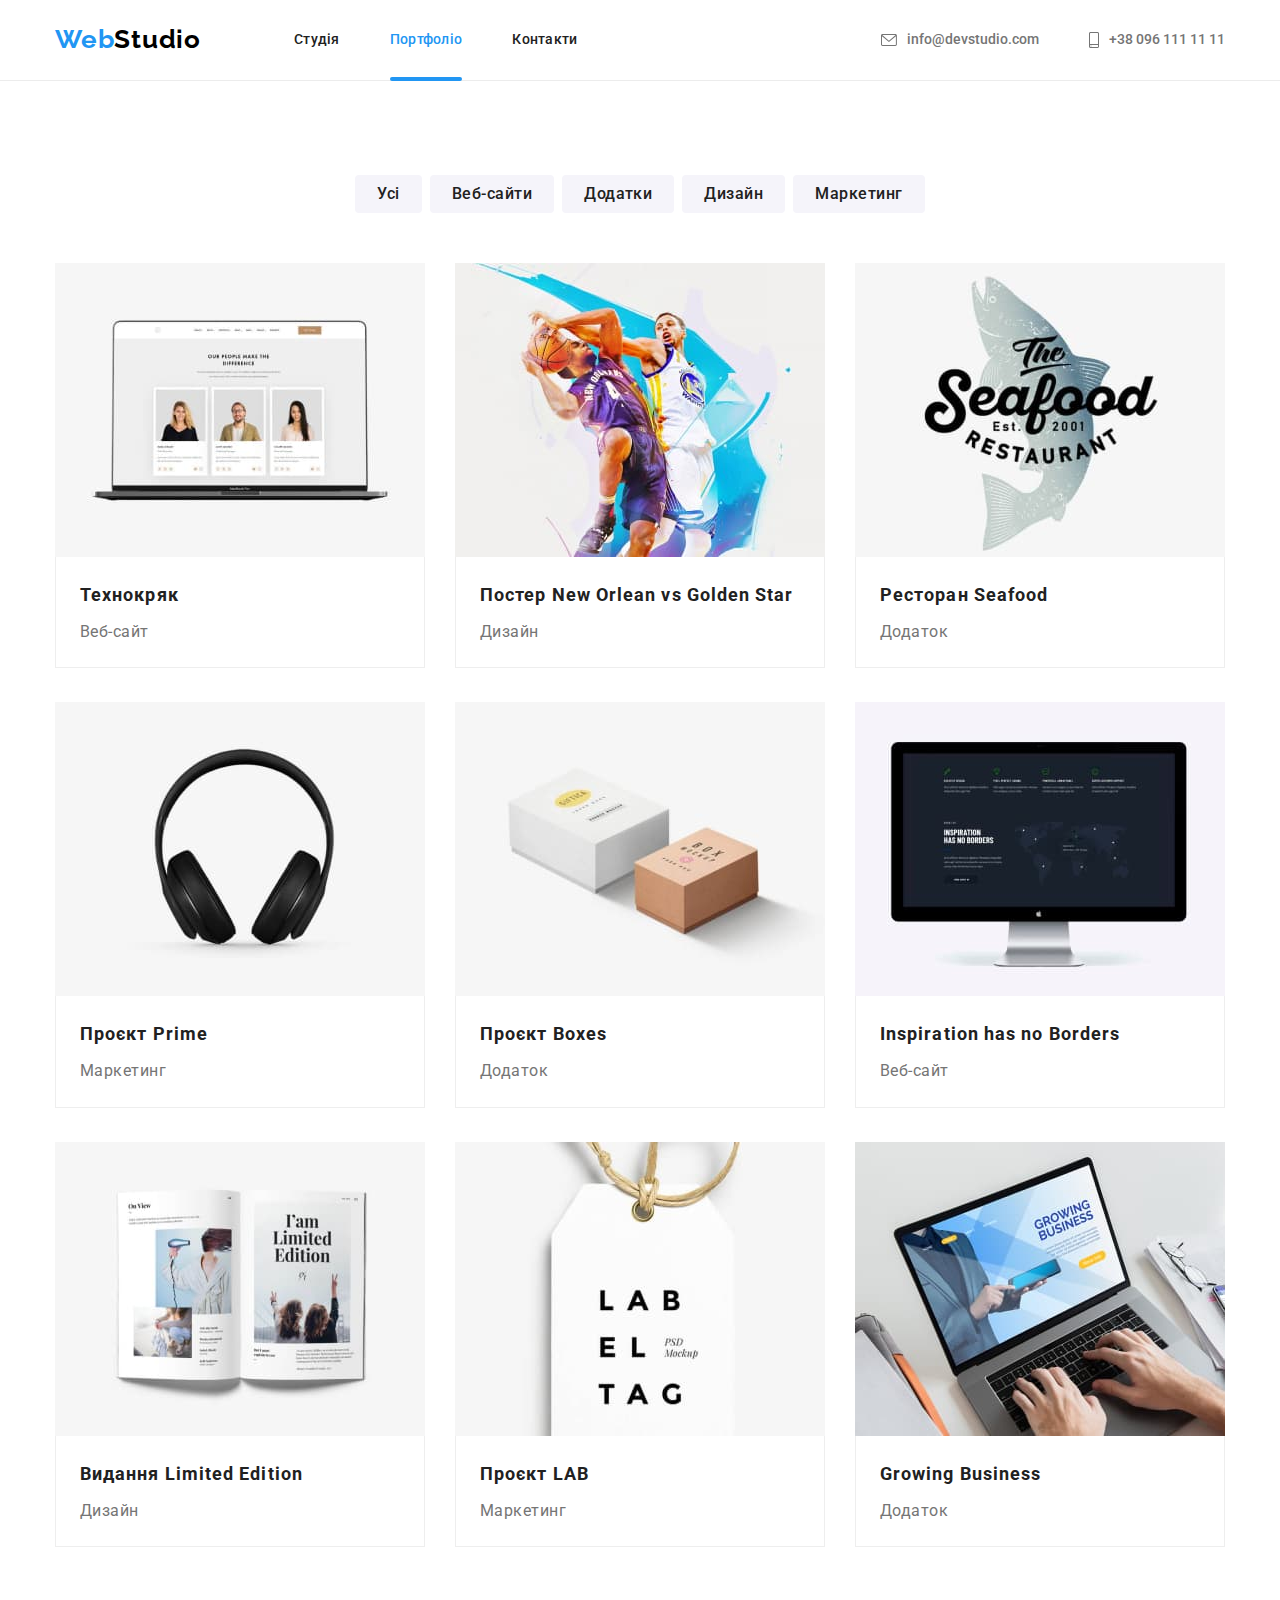
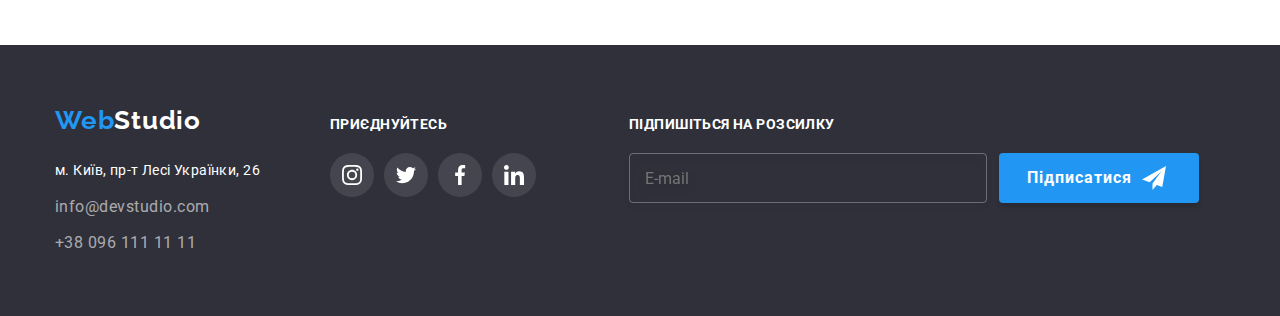
==== portfolio.html @ 312801cb "HW-07 sass" ====
<!DOCTYPE html>
<html lang="en">
<head>
    <meta charset="UTF-8">
    <meta http-equiv="X-UA-Compatible" content="IE=edge">
    <meta name="viewport" content="width=device-width, initial-scale=1.0">
    <title>Document</title>
    <link href="https://fonts.googleapis.com/css2?family=Raleway:wght@700&family=Roboto:wght@400;500;700;900&display=swap" rel="stylesheet">
    <link rel="stylesheet" href="https://cdnjs.cloudflare.com/ajax/libs/modern-normalize/1.0.0/modern-normalize.min.css">
    <link rel="stylesheet" href="./css/main.min.css">
    <link rel="stylesheet" href="./css/styles.css">
</head>
<body class="page">
  <header class="header">
    <div class="container header-container">
    <nav class="main-nav">
        <a href="./index.html" class="logo header-logo">Web<span class="studio">Studio</span> </a>
    <ul class="page-nav list">
        <li class="page-nav-item">
            <a href="./index.html" class="page-nav-link"> Студія</a> </li>
        <li class="page-nav-item">
            <a href="./portfolio.html" class="page-nav-link current">Портфоліо</a> </li>
        <li class="page-nav-item">
            <a href="" class="page-nav-link">Контакти</a> </li>
    </ul>
</nav>

    <ul class="contact-nav list">
        
        <li class="contact-nav-li">
            <a href="mailto:info@devstudio.com" class="contact-link  contact-link-header">
                <svg class="contact-nav-icons" width="16" height="12">
                <use href="./images/icons.svg#mail"></use>
             </svg>info@devstudio.com</a>
        
        </li>
        <li class="contact-nav-li">
            <a href="telto:+380961111111" class="contact-link  contact-link-header">
                <svg class="contact-nav-icons" width="10" height="16">
                    <use href="./images/icons.svg#smartphone"></use>
                 </svg>+38 096 111 11 11</a>
        </li> 

    </ul>
   </div>
</header>
    <main>
        <section class="section">
            <div class="container">
                      <h1 class="visually-hidden"> Наші проекти</h1>
              <ul class="projects list">
                  <li> <button type="button" class="button projects-button">Усі</button></li>
                  <li> <button type="button" class="button projects-button">Веб-сайти</button></li>
                  <li> <button type="button" class="button projects-button">Додатки</button></li>
                  <li> <button type="button" class="button projects-button">Дизайн</button></li>
                  <li> <button type="button" class="button projects-button">Маркетинг</button></li>
              </ul>
              
            <ul class="all-projects list">
              <li class="all-projects-iteam">
                  <a class="all-projects-link" href="">
                    <div class="overlay-box">
                <img class="img-projects" src="./images/technocrack.jpg" alt="laptop" width="370">
            
                <div class="overlay">
                    <p class="text-overlay">Ресурс пропонує комплексні пропозиції з різним рівнем функціоналу та сервісів. Все це дозволить відвідувачу отримати вичерпні відомості про компанію чи приватну особу.</p>
                </div>
            </div>
                <div class="all-projects-box">
                <h2 class="project-title">Технокряк</h2>
                <p class="description description-projecs">Веб-сайт</p>
              </div>
          </a>
              </li>
      
              <li class="all-projects-iteam">
                  <a class="all-projects-link" href="">
                    <div class="overlay-box">
                <img  class="img-projects" src="./images/orleans.jpg" alt="basketball" width="370">
                <div class="overlay">
                    <p class="text-overlay">Ресурс пропонує комплексні пропозиції з різним рівнем функціоналу та сервісів. Все це дозволить відвідувачу отримати вичерпні відомості про компанію чи приватну особу.</p>
                </div>
            </div>
                <div class="all-projects-box">
                <h2 class="project-title">Постер New Orlean vs Golden Star</h2>
                <p class="description description-projecs">Дизайн</p>
              </div>
              </a>
              </li>
      
              <li class="all-projects-iteam">
                  <a class="all-projects-link" href="">
                    <div class="overlay-box">
                <img  class="img-projects" src="./images/seafood.jpg" alt="fish restaurant emblem" width="370">
                <div class="overlay">
                    <p class="text-overlay">Ресурс пропонує комплексні пропозиції з різним рівнем функціоналу та сервісів. Все це дозволить відвідувачу отримати вичерпні відомості про компанію чи приватну особу.</p>
                </div>
            </div>
                <div class="all-projects-box">
                <h2 class="project-title">Ресторан Seafood</h2>
                <p class="description description-projecs">Додаток</p>
              </div>
              </a>
              </li>
              
              <li class="all-projects-iteam">
                  <a class="all-projects-link" href="">
                    <div class="overlay-box">
                <img class="img-projects" src="./images/prime.jpg" alt="headphone" width="370">
                <div class="overlay">
                    <p class="text-overlay">Ресурс пропонує комплексні пропозиції з різним рівнем функціоналу та сервісів. Все це дозволить відвідувачу отримати вичерпні відомості про компанію чи приватну особу.</p>
                </div>
            </div>
                <div class="all-projects-box">
                <h2 class="project-title">Проєкт Prime</h2>
                <p class="description description-projecs">Маркетинг</p>
              </div>
              </a>
              </li>
              
              <li class="all-projects-iteam">
                  <a class="all-projects-link" href="">
                    <div class="overlay-box">
                <img class="img-projects" src="./images/boxes.jpg" alt="boxes" width="370">
                <div class="overlay">
                    <p class="text-overlay">Ресурс пропонує комплексні пропозиції з різним рівнем функціоналу та сервісів. Все це дозволить відвідувачу отримати вичерпні відомості про компанію чи приватну особу.</p>
                </div>
            </div>
                <div class="all-projects-box">
                <h2 class="project-title">Проєкт Boxes</h2>
                <p class="description description-projecs">Додаток</p>
              </div>
              </a>
              </li>
              
              <li class="all-projects-iteam">
                  <a class="all-projects-link" href="">
                    <div class="overlay-box">
                <img class="img-projects" src="./images/borders.jpg" alt="computer monitor" width="370">
                <div class="overlay">
                    <p class="text-overlay">Ресурс пропонує комплексні пропозиції з різним рівнем функціоналу та сервісів. Все це дозволить відвідувачу отримати вичерпні відомості про компанію чи приватну особу.</p>
                </div>
            </div>
                <div class="all-projects-box">
                <h2 class="project-title">Inspiration has no Borders</h2>
                <p class="description description-projecs">Веб-сайт</p>
              </div>
              </a>
              </li>
      
              <li class="all-projects-iteam">
                  <a class="all-projects-link" href="">
                    <div class="overlay-box">
                <img class="img-projects" src="./images/limited.jpg" alt="magazine" width="370">
                <div class="overlay">
                    <p class="text-overlay">Ресурс пропонує комплексні пропозиції з різним рівнем функціоналу та сервісів. Все це дозволить відвідувачу отримати вичерпні відомості про компанію чи приватну особу.</p>
                </div>
            </div>
                <div class="all-projects-box">
                <h2 class="project-title">Видання Limited Edition</h2>
                <p class="description description-projecs">Дизайн</p>
              </div>
              </a>
              </li>
      
              <li class="all-projects-iteam">
                  <a class="all-projects-link" href="">
                    <div class="overlay-box">
                <img class="img-projects" src="./images/lab.jpg" alt="label" width="370">
                <div class="overlay">
                    <p class="text-overlay">Ресурс пропонує комплексні пропозиції з різним рівнем функціоналу та сервісів. Все це дозволить відвідувачу отримати вичерпні відомості про компанію чи приватну особу.</p>
                </div>
            </div>
                <div class="all-projects-box">
                <h2 class="project-title">Проєкт LAB</h2>
                <p class="description description-projecs">Маркетинг</p>
              </div>
              </a>
              </li>
      
              <li class="all-projects-iteam">
                  <a class="all-projects-link" href="">
                    <div class="overlay-box">
                <img class="img-projects" src="./images/growing.jpg" alt="laptop" width="370">
                <div class="overlay">
                    <p class="text-overlay">Ресурс пропонує комплексні пропозиції з різним рівнем функціоналу та сервісів. Все це дозволить відвідувачу отримати вичерпні відомості про компанію чи приватну особу.</p>
                </div>
            </div>
                <div class="all-projects-box">
                <h2 class="project-title">Growing Business</h2>
                <p class="description description-projecs">Додаток</p>
              </div>
              </a>
              </li>  
            </ul>
          </div>
          </section>
</main>
<footer class="basement">
    <div class="container foot-container">
        <div class="contact-footer-box">
            <a href="./index.html" class="logo">Web<span class="studio footer">Studio</span> </a>
            <address class="address">
                <ul class="contact-nav-basement list">
                    <li class="address-item">
                        <a href="" class="contact-footer-address">м. Київ, пр-т Лесі Українки, 26</a></li>
                    <li class="address-item"><a href="mailto:info@devstudio.com" class="contact-link footer">info@devstudio.com</a> </li>
                    <li class="address-item"><a href="telto:+380961111111" class="contact-link footer">+38 096 111 11 11</a> </li> 
                </ul>
              </address>
        </div>
        <div class="social-footer-box">
            <h2 class="footer-title">Приєднуйтесь</h2>
                <ul class="social-networks-footer list">
                    <li>
                        <a class="social-link social-link-footer" href="">
                            <svg class="social-icon-footer" width="20" height="20">
                                <use href="./images/icons.svg#instagram"></use>
                            </svg>
                        </a>
                    </li>
                    <li>
                        <a class="social-link social-link-footer" href="">
                            <svg class="social-icon-footer" width="20" height="20">
                                <use href="./images/icons.svg#twitter"></use>
                            </svg>
                        </a>
                    </li>
                    <li>
                        <a class="social-link social-link-footer" href="">
                            <svg class="social-icon-footer" width="20" height="20">
                                <use href="./images/icons.svg#facebook"></use>
                            </svg>
                        </a>
                    </li>
                    <li>
                        <a class="social-link social-link-footer" href="">
                            <svg class="social-icon-footer" width="20" height="20">
                                <use href="./images/icons.svg#linkedin"></use>
                            </svg>
                        </a>
                    </li>
                </ul>
        </div>
        <div class="footer-form-box">
            <h2 class="footer-title footer-title-form">Підпишіться на розсилку</h2>
            <form class="footer-form">
                <input class="e-mail-input" type="email" placeholder="E-mail" name="user-">
                <button type="submit" class="button button-footer-form">
                    Підписатися
                    <svg class="footer-icon-form" width="24" height="24" >
                        <use href="./images/icons.svg#icon-send"></use>
                    </svg>
                    </button>
        </form>
        </div>
    </div>
    
      </footer>
</body>
</html>
---- css/main.min.css ----
:root{--main-color-text: #212121;--secondary-text-color:#757575;--black: #000000;--accent-color: #2196F3;--accent-hero-color: #188CE8;--white: #FFFFFF;--secondery-fone: #F5F4FA;--fone-footer: #2F303A;--secondary-text-footer: rgba(255, 255, 255, 0.6);--icons-color: #AFB1B8}.visually-hidden{position:absolute;width:1px;height:1px;margin:-1px;border:0;padding:0;white-space:nowrap;clip-path:inset(100%);clip:rect(0 0 0 0);overflow:hidden}h1,h2,h3,p{margin-top:0;margin-bottom:0}ul{margin-top:0;margin-bottom:0;padding-left:0}img{display:block}.container{width:1200px;margin:0 auto;padding:0 15px}.page{background-color:var(--white);color:var(--main-color-text);font-family:Roboto,sans-serif}.list{list-style:none}.section{padding-top:94px;padding-bottom:94px}.section-title{color:var(--main-color-text);font-weight:700;font-size:36px;line-height:1.17;letter-spacing:.03em;text-align:center}.description{color:var(--secondary-text-color)}.button{cursor:pointer;border:0}.projects-button{font-weight:500;font-size:16px;line-height:1.63;letter-spacing:.03em;color:var(--main-color-text);background-color:var(--secondery-fone);border-radius:4px;padding:6px 22px;height:38px;transition:color 250ms cubic-bezier(0.4, 0, 0.2, 1),background-color 250ms cubic-bezier(0.4, 0, 0.2, 1),box-shadow 250ms cubic-bezier(0.4, 0, 0.2, 1)}.projects-button:hover,.projects-button:focus{color:var(--white);background-color:var(--accent-color);box-shadow:0px 4px 4px rgba(0,0,0,.15)}.main-button{text-align:center}.hero-button{background-color:var(--accent-color);color:var(--white);font-weight:700;font-size:16px;line-height:1.88;letter-spacing:.06em;padding:10px 32px;box-shadow:0px 4px 4px rgba(0,0,0,.15);border-radius:4px;transition:background-color 250ms cubic-bezier(0.4, 0, 0.2, 1)}.hero-button:hover,.hero-button:focus{background-color:var(--accent-hero-color)}.button-footer-form{font-weight:700;font-size:16px;line-height:1.88;letter-spacing:.06em;width:200px;height:50px;display:flex;align-items:center;text-align:center;padding-left:28px;color:var(--white);background:var(--accent-color);box-shadow:0px 4px 4px rgba(0,0,0,.15);border-radius:4px;transition:background-color 250ms cubic-bezier(0.4, 0, 0.2, 1)}.button-footer-form:hover,.button-footer-form:focus{background-color:var(--accent-hero-color)}.button-close{position:absolute;display:flex;justify-content:center;align-items:center;cursor:pointer;top:8px;right:8px;width:30px;height:30px;background:var(--white);border-radius:50%;border:1px solid rgba(0,0,0,.1)}.button-close:focus .icon-close{fill:var(--accent-color)}.modal-button{width:200px;height:50px;font-weight:700;font-size:16px;line-height:1.88;display:block;align-items:center;text-align:center;letter-spacing:.06em;margin:0 auto;color:var(--white);background:var(--accent-color);box-shadow:0px 4px 4px rgba(0,0,0,.15);border-radius:4px;transition:background-color 250ms cubic-bezier(0.4, 0, 0.2, 1)}.modal-button:focus{background-color:var(--accent-hero-color)}.logo{color:var(--accent-color);font-family:Raleway,sans-serif;font-weight:700;font-size:26px;line-height:1.19;letter-spacing:.03em;text-decoration:none}.header-logo{margin-right:93px;padding-top:24px;padding-bottom:25px}.studio{color:var(--black)}.footer{color:var(--white)}.social-box{padding-left:32px;padding-right:32px}.social-networks{display:flex;flex-wrap:wrap;justify-content:space-between}.social-link{display:flex;justify-content:center;align-items:center;width:44px;height:44px;color:var(--icons-color);background-color:var(--white);border-radius:50%;transition:color 250ms cubic-bezier(0.4, 0, 0.2, 1),background-color 250ms cubic-bezier(0.4, 0, 0.2, 1)}.social-link:hover,.social-link:focus{background-color:var(--accent-color);color:var(--white)}.social-icon{fill:currentColor}.social-networks-footer{display:flex;gap:10px}.social-footer-box{margin-left:70px;margin-right:93px}.footer-title{color:var(--white);font-weight:700;font-size:14px;line-height:1.14;letter-spacing:.03em;margin-bottom:20px;text-transform:uppercase}.social-icon-footer{fill:var(--white)}.social-link-footer{background-color:rgba(255,255,255,.1);transition:background-color 250ms cubic-bezier(0.4, 0, 0.2, 1)}.social-link-footer:hover,.social-link-footer:focus{background-color:var(--accent-color)}.header{border-bottom:1px solid #ececec}.header-container{display:flex;flex-wrap:wrap}.main-nav{display:flex}.page-nav{display:flex;align-items:center}.page-nav-item:not(:last-child){margin-right:50px}.page-nav-link{font-weight:500;font-size:14px;line-height:1.14;color:var(--main-color-text);display:block;letter-spacing:.02em;text-decoration:none;padding:32px 0;position:relative;transition:color 250ms cubic-bezier(0.4, 0, 0.2, 1)}.page-nav .page-nav-link:hover,.page-nav .page-nav-link:focus{color:var(--accent-color)}.page-nav-link.current::after{content:"";display:block;width:100%;height:4px;border-radius:2px;background-color:var(--accent-color);position:absolute;left:0;bottom:-1px}.page-nav-link.current{color:var(--accent-color)}.contact-nav{display:flex;align-items:center;margin-left:auto}.contact-nav-li:not(:last-child){margin-right:50px}.contact-link{color:var(--secondary-text-color);text-decoration:none;align-items:center;transition:color 250ms cubic-bezier(0.4, 0, 0.2, 1)}.contact-link:hover,.contact-link:focus{color:var(--accent-color)}.contact-nav-icons{fill:currentColor;margin-right:10px}.contact-link-header{font-weight:500;font-size:14px;line-height:1.14;padding:32px 0;display:flex}.hero-section{padding-top:200px;padding-bottom:280px;max-width:1600px;height:600px;margin:0 auto;background-image:linear-gradient(to right, rgba(47, 48, 58, 0.4), rgba(47, 48, 58, 0.4)),url(../images/hero.jpg);background-color:#c4c4c4;background-repeat:no-repeat;background-position:center;background-size:cover}.hero-title{color:var(--white);font-weight:900;font-size:44px;line-height:1.36;text-align:center;text-transform:uppercase;letter-spacing:.06em;margin-bottom:40px;max-width:696px;display:block;margin-left:auto;margin-right:auto}.basement{background-color:var(--fone-footer);padding-bottom:60px;padding-top:60px}.foot-container{display:flex;align-items:baseline}.address{font-style:normal;margin-top:20px}.contact-footer-address{color:var(--white);font-size:14px;line-height:1.71;letter-spacing:.03em;text-decoration:none;transition:color 250ms cubic-bezier(0.4, 0, 0.2, 1)}.contact-footer-address:hover,.contact-footer-address:focus{color:var(--accent-color)}.footer{color:var(--white)}.contact-link.footer{color:var(--secondary-text-footer);transition:color 250ms cubic-bezier(0.4, 0, 0.2, 1)}.contact-link.footer:hover,.contact-link.footer:focus{color:var(--accent-color)}.contact-nav-basement{line-height:1.71;letter-spacing:.03em;margin-top:20px}.address-item:not(:last-child){margin-bottom:9px}.footer-icon-form{margin-left:10px}.footer-form{display:flex}.e-mail-input{width:358px;height:50px;margin-right:12px;padding-left:15px;color:var(--white);background-color:rgba(0,0,0,0);border:1px solid rgba(255,255,255,.3);filter:drop-shadow(0px 4px 4px rgba(0, 0, 0, 0.15));border-radius:4px;box-sizing:border-box}.footer-title-form{margin-bottom:20px}.values{display:flex;gap:30px}.values-item{width:270px}.icons-values{display:flex;justify-content:center;align-items:center;height:120px;background:#f5f4fa;border-radius:4px;margin-bottom:30px}.values-title{font-weight:700;font-size:14px;line-height:1.14;letter-spacing:.03em;margin-bottom:10px}.values .description{font-weight:400;font-size:14px;line-height:1.71;letter-spacing:.03em}.services-section{padding-top:0}.services{display:flex}.services-section-title{margin-bottom:50px}.services-item{margin-right:30px;position:relative}.services-elements{width:100%;height:70px;background-color:rgba(47,48,58,.8);padding:27px 0;position:absolute;bottom:0}.services-inscription{font-weight:700;font-size:14px;line-height:1.14;text-align:center;letter-spacing:.03em;text-transform:uppercase;color:var(--white)}.our-team-section{background-color:var(--secondery-fone)}.team-section-title{margin-bottom:50px}.team{display:flex;flex-wrap:wrap;gap:30px}.team-name-box{padding:30px 0;background-color:var(--white)}.team-title{font-weight:500;line-height:1.19;letter-spacing:.03em;text-align:center;margin-bottom:10px}.team-description{line-height:1.19;letter-spacing:.03em;text-align:center;margin-bottom:30px}.team-item{box-shadow:0px 1px 3px rgba(0,0,0,.12),0px 1px 1px rgba(0,0,0,.14),0px 2px 1px rgba(0,0,0,.2);border-radius:0px 0px 4px 4px;flex-basis:calc((100% - 90px)/4)}.customers-item{display:flex;flex-wrap:wrap;justify-content:space-between}.section-title-customers{margin-bottom:50px}.customers-link{display:flex;justify-content:center;align-items:center;width:170px;height:92px;color:var(--icons-color);border:1px solid var(--icons-color);border-radius:4px;transition:color 250ms cubic-bezier(0.4, 0, 0.2, 1),background-color 250ms cubic-bezier(0.4, 0, 0.2, 1),outline 250ms cubic-bezier(0.4, 0, 0.2, 1)}.customers-icon{fill:currentColor}.customers-link:hover,.customers-link:focus{border-color:var(--accent-color);color:var(--accent-color);outline:rgba(0,0,0,0)}.projects{display:flex;justify-content:center;gap:8px;margin-bottom:50px}.description-projecs{line-height:1.88;letter-spacing:.03em}.all-projects-box{padding:20px 24px;border-bottom:1px solid #eee;border-left:1px solid #eee;border-right:1px solid #eee}.all-projects{display:flex;flex-wrap:wrap;gap:30px}.all-projects-iteam{flex-basis:calc((100% - 60px)/3)}.all-projects-link{display:inline-block;text-decoration:none;outline:rgba(0,0,0,0);transition:box-shadow 250ms cubic-bezier(0.4, 0, 0.2, 1),background-color 250ms cubic-bezier(0.4, 0, 0.2, 1),outline 250ms cubic-bezier(0.4, 0, 0.2, 1);position:relative;overflow:hidden}.all-projects-link:focus,.all-projects-link:hover{box-shadow:0px 1px 1px rgba(0,0,0,.12),0px 4px 4px rgba(0,0,0,.06),1px 4px 6px rgba(0,0,0,.16)}.all-projects-link:hover .overlay{transform:translateY(0)}.project-title{font-weight:700;font-size:18px;line-height:2;letter-spacing:.06em;color:var(--main-color-text);margin-bottom:4px}.overlay-box{overflow:hidden;position:relative}.overlay{position:absolute;width:100%;height:294px;left:0;top:0;background-color:rgba(33,150,243,.9);padding:63px 24px;transform:translateY(100%);transition:transform 250ms linear}.all-projects-link:hover .overlay,.all-projects-link:focus .overlay{transform:translateY(0)}.text-overlay{font-size:18px;line-height:1.55;letter-spacing:.03em;color:var(--white)}.backdrop{position:fixed;top:0;left:0;width:100%;height:100%;background-color:rgba(0,0,0,.2);opacity:1;transition:opacity 250ms cubic-bezier(0.4, 0, 0.2, 1)}.backdrop.is-hidden .modal{transform:translate(-50%, -50%) scale(0.5)}.backdrop.is-hidden{opacity:0;pointer-events:none;visibility:hidden}.modal{position:absolute;top:50%;left:50%;transform:translate(-50%, -50%) scale(1);width:528px;height:581px;padding:40px 40px 0 40px;background-color:var(--white);box-shadow:0px 1px 3px rgba(0,0,0,.12),0px 1px 1px rgba(0,0,0,.14),0px 2px 1px rgba(0,0,0,.2);border-radius:4px;transition:transform 250ms cubic-bezier(0.4, 0, 0.2, 1),opacity 250ms cubic-bezier(0.4, 0, 0.2, 1),visibility 250ms cubic-bezier(0.4, 0, 0.2, 1),pointer-events 250ms cubic-bezier(0.4, 0, 0.2, 1)}.button-close:focus .icon-close{fill:var(--accent-color)}.icon-close{fill:var(--black);transition:fill 250ms cubic-bezier(0.4, 0, 0.2, 1),opacity 250ms cubic-bezier(0.4, 0, 0.2, 1),visibility 250ms cubic-bezier(0.4, 0, 0.2, 1),pointer-events 250ms cubic-bezier(0.4, 0, 0.2, 1)}.form-box{width:448px;display:flex;flex-direction:column;margin-bottom:20px}.modal-title{color:var(--main-color-text);font-weight:700;font-size:20px;line-height:1.15;text-align:center;letter-spacing:.03em;margin-bottom:12px}.modal-label{font-weight:400;font-size:12px;line-height:1.17;letter-spacing:.01em;color:var(--secondary-text-color);margin-bottom:4px}.modal-input{width:100%;height:40px;padding-left:40px;margin-bottom:10px;margin-top:4px;border:1px solid rgba(33,33,33,.2);border-radius:4px;transition:border 250ms cubic-bezier(0.4, 0, 0.2, 1)}.modal-input:focus{border:1px solid #2196f3;outline:none}.modal-input:focus+.modal-icon{fill:var(--accent-color)}.modal-message{width:448px;height:120px;resize:none;padding:12px 16px;border:1px solid rgba(33,33,33,.2);border-radius:4px;transition:border 250ms cubic-bezier(0.4, 0, 0.2, 1)}.modal-message:focus{border:1px solid #2196f3;outline:none}.checkbox-input{margin-bottom:30px}.checkbox-input:checked+label .focus-checkbox{border-color:rgba(0,0,0,0);background-color:var(--accent-color)}.checkbox-icon{width:15px;height:15px}.focus-checkbox{display:inline-block;justify-content:center;align-self:center;width:16px;height:15px;border:1px solid #212121;border-radius:4px;margin-right:7px;margin-bottom:34px}.input-wrapper{position:relative;padding-top:15px}.checkbox-box{display:flex;justify-content:center;align-self:center}.modal-icon{position:absolute;display:block;width:18px;height:18px;top:13px;left:15px;fill:var(--main-color-text)}.contract-accent{color:var(--accent-color)}/*# sourceMappingURL=main.min.css.map */
---- css/styles.css ----
/* Палітра макету*/
/* Основний колір тексту #212121 */
/* Другорядний колір тексту #757575 */
/* Чорний #000000 */
/* Колір акцентів блакитний #2196F3  */
/* Білий #FFFFFF */
/* Колір основного фону #F5F5F5 */
/* Колір другорядного фону #F5F4FA */
/* Другорядний колір тексту footer rgba(255, 255, 255, 0.6) */
/* Колір фону footer #2F303A */
/* Колір лінії підкресленнґ в header #ECECEC */

/* Перемінні */

/* :root {
    --main-color-text: #212121;
    --secondary-text-color:#757575; 
    --black: #000000;
    --accent-color: #2196F3;
    --accent-hero-color: #188CE8;
    --white: #FFFFFF;
    --secondery-fone: #F5F4FA;
    --fone-footer: #2F303A;
    --secondary-text-footer: rgba(255, 255, 255, 0.6);
    --icons-color: #AFB1B8;
   
} */

/* Додаткове скидання стилів */

/* h1, h2, h3, p {
    margin-top: 0;
    margin-bottom: 0;
}
ul {
    margin-top: 0;
    margin-bottom: 0;
    padding-left: 0; 
}
img {
    display: block;
} */

/* .container {
    width: 1200px;
    margin: 0 auto;
    padding: 0 15px;
} */

/* .visually-hidden {
    position: absolute;
    width: 1px;
    height: 1px;
    margin: -1px;
    border: 0;
    padding: 0;
    
    white-space: nowrap;
    clip-path: inset(100%);
    clip: rect(0 0 0 0);
    overflow: hidden;
} */

/* Характерні властивості body */

/* .page {
    background-color: var(--white);
    color:var(--main-color-text) ;

    font-family: Roboto, sans-serif;
} */
/* .list {
    list-style: none;
} */

/* Характерні властивості для всіх секцій */

/* .section {
    padding-top: 94px;
    padding-bottom: 94px;
} */
/* .section-title {
    color: var(--main-color-text) ;
    font-weight: 700;
    font-size: 36px;
    line-height: 1.17;
    letter-spacing: 0.03em;
    
    text-align: center;
} */
/* .description {
    color: var(--secondary-text-color) ;
} */

/* Кнопки */

/* .button {
    cursor: pointer;
    border: 0;
    
}
.projects-button{
    font-weight: 500;
    font-size: 16px;
    line-height: 1.63;
    letter-spacing: 0.03em;

    color: var(--main-color-text);
    background-color: var(--secondery-fone);

    border-radius: 4px;
    
    padding: 6px 22px;
    height: 38px;

    transition: color 250ms cubic-bezier(0.4, 0, 0.2, 1), background-color 250ms cubic-bezier(0.4, 0, 0.2, 1), box-shadow 250ms cubic-bezier(0.4, 0, 0.2, 1);
    
}
.projects-button:hover,
.projects-button:focus {
    color: var(--white);
    background-color: var(--accent-color);
    box-shadow: 0px 4px 4px rgba(0, 0, 0, 0.15);
}
.main-button {
    text-align: center;
}
.hero-button { 
    background-color: var(--accent-color);
    color: var(--white);
   
    font-weight: 700;
    font-size: 16px;
    line-height: 1.88;
    letter-spacing: 0.06em;
    padding: 10px 32px;
    box-shadow: 0px 4px 4px rgba(0, 0, 0, 0.15);
    border-radius: 4px;

    transition: background-color 250ms cubic-bezier(0.4, 0, 0.2, 1);
}
.hero-button:hover,
.hero-button:focus {
    background-color: var(--accent-hero-color);
} */

/* logo */

/* .logo {
    color: var(--accent-color);

    font-family: Raleway, sans-serif;
    font-weight: 700;
    font-size: 26px;
    line-height: 1.19;
    letter-spacing: 0.03em;
    text-decoration: none;
           
}

.header-logo {
    margin-right: 93px;
    padding-top: 24px;
    padding-bottom: 25px;
}
.studio {
    color: var(--black);
    
}
.footer {
    color: var(--white);
} */

/* Шапка сайту */

/* .header {
    border-bottom: 1px solid #ECECEC;
}   
.header-container {
    display: flex;
    flex-wrap: wrap;
} */
/* .main-nav {
    display: flex;
}
.page-nav {
    

    display: flex;
    align-items: center;
}
.page-nav-item:not(:last-child) {
    margin-right: 50px;
}
.page-nav-link {
    font-weight: 500;
    font-size: 14px;
    line-height: 1.14;

    color: var(--main-color-text);
    display: block;
    letter-spacing: 0.02em;
    text-decoration: none;
    padding: 32px 0;
    position: relative;

    transition: color 250ms cubic-bezier(0.4, 0, 0.2, 1);
}
.page-nav .page-nav-link:hover,
.page-nav .page-nav-link:focus {
    color: var(--accent-color);
}
.page-nav-link.current::after {
    content: "";
    display: block;
    width: 100%;
    height: 4px;
    border-radius: 2px;
    background-color: var(--accent-color);
   
    position: absolute;
    left: 0;
    bottom: -1px;

}
.page-nav-link.current {
    color: var(--accent-color);
} */


/* .contact-nav {
    display: flex;
    align-items: center;
    margin-left: auto;
 }
.contact-nav-li:not(:last-child) {
    margin-right: 50px;
}


.contact-link {
    color: var(--secondary-text-color);

    text-decoration: none;
    align-items: center;

    transition: color 250ms cubic-bezier(0.4, 0, 0.2, 1);
}
.contact-link:hover,
.contact-link:focus {
    color: var(--accent-color);
    
}
.contact-nav-icons {
    fill: currentColor;
    margin-right: 10px;
            
}
.contact-link-header {
    font-weight: 500;
    font-size: 14px;
    line-height: 1.14;

    padding: 32px 0;
    display: flex;

} */


/* Герой */

/* .hero-section {
    padding-top: 200px;
    padding-bottom: 280px;
    max-width: 1600px;
    height: 600px;
    margin: 0 auto;

    background-image:linear-gradient(to right, rgba(47, 48, 58, 0.4), rgba(47, 48, 58, 0.4)), url(../images/hero.jpg);
    background-color: #C4C4C4;
    background-repeat: no-repeat;
    background-position: center;
    background-size: cover;
} */
/* .hero-title { 
    color: var(--white);

    font-weight: 900;
    font-size: 44px;
    line-height: 1.36;
    text-align: center;
    text-transform: uppercase;
    letter-spacing: 0.06em;

    margin-bottom: 40px;
    max-width: 696px;
    display: block;
    margin-left: auto;
    margin-right: auto;
} */

/* Цінності */

/* .values { 
    display: flex;
    gap: 30px;
}
.values-item {
    width: 270px;
}
.icons-values {
    display: flex;
    justify-content: center;
    align-items: center;
    height: 120px;
    background: #F5F4FA;
    border-radius: 4px;
    margin-bottom: 30px;
    
}

.values-title{
    font-weight: 700;
    font-size: 14px;
    line-height: 1.14;
    letter-spacing: 0.03em;
    margin-bottom: 10px;
}
.values .description {
    font-weight: 400;
    font-size: 14px;
    line-height: 1.71;
    letter-spacing: 0.03em;
} */

/*Чим ми займаємось*/

/* .services-section {
    padding-top: 0;
}
.services {
    display: flex;
}
.services-section-title{
    margin-bottom: 50px;
}
.services-item {
    margin-right: 30px;
    position: relative;
}
.services-elements {
    width: 100%;
    height: 70px;
    background-color: rgba(47, 48, 58, 0.8);
    padding: 27px 0;

    position: absolute;
    bottom: 0;
}
.services-inscription {
    font-weight: 700;
    font-size: 14px;
    line-height: 1.14;
    text-align: center;
    letter-spacing: 0.03em;
    text-transform: uppercase;
    color:var(--white);
} */

/* Наша команда */

/* .our-team-section {
    background-color: var(--secondery-fone);
}
.team-section-title {
    margin-bottom: 50px;
}

.team {
    display: flex;
   
    flex-wrap: wrap;
    gap: 30px;
}
.team-name-box{
    padding: 30px 0;
    background-color: var(--white);
}
.team-title {
    font-weight: 500;
    line-height: 1.19;
    letter-spacing: 0.03em; 

    text-align: center;
    margin-bottom: 10px;
}
.team-description {
    line-height: 1.19;
    letter-spacing: 0.03em; 
    text-align: center;
    margin-bottom: 30px;
}
.team-item {  
    box-shadow: 0px 1px 3px rgba(0, 0, 0, 0.12), 0px 1px 1px rgba(0, 0, 0, 0.14), 0px 2px 1px rgba(0, 0, 0, 0.2);
    border-radius: 0px 0px 4px 4px;
    flex-basis: calc((100% - 3 * 30px) / 4);
    
} */
/* .social-box {
    padding-left: 32px;
    padding-right: 32px;
}
.social-networks{
    display: flex;
    flex-wrap: wrap;
    justify-content: space-between;
   
}
.social-link {
    display: flex;
    justify-content: center;
    align-items: center;
    width: 44px;
    height: 44px;
    color: var(--icons-color);
    background-color: var(--white);
    border-radius: 50%;

    transition: color 250ms cubic-bezier(0.4, 0, 0.2, 1), background-color 250ms cubic-bezier(0.4, 0, 0.2, 1);
}
.social-link:hover,
.social-link:focus {
    background-color: var(--accent-color);
    color: var(--white);
}
.social-icon {
    fill: currentColor;
} */


/* Постійні клієнти */

/* .customers-item {
    display: flex;
    flex-wrap: wrap;
    justify-content: space-between;
}
.section-title-customers {
    margin-bottom: 50px;
}


.customers-link {
    display: flex;
    justify-content: center;
    align-items: center;
    width: 170px;
    height: 92px;
    color: var(--icons-color);
    border: 1px solid var(--icons-color);
    border-radius: 4px;

    transition: color 250ms cubic-bezier(0.4, 0, 0.2, 1), background-color 250ms cubic-bezier(0.4, 0, 0.2, 1), outline 250ms cubic-bezier(0.4, 0, 0.2, 1);
       
}
.customers-icon {
    fill: currentColor;
}
.customers-link:hover,
.customers-link:focus {
    border-color: var(--accent-color);
    color: var(--accent-color);
    outline: transparent;
} */

/* Footer */

/* .basement {
    background-color: var(--fone-footer);

    padding-bottom: 60px;
    padding-top: 60px;
    
    
} */
/* .address {
    font-style: normal;
    margin-top: 20px;

}
.contact-footer-address {
    color: var(--white);
    font-size: 14px;
    line-height: 1.71;


    letter-spacing: 0.03em;
    text-decoration: none;
    
    transition: color 250ms cubic-bezier(0.4, 0, 0.2, 1);   
    
}
.contact-footer-address:hover,
.contact-footer-address:focus {
    color: var(--accent-color);
}
.footer {
    color: var(--white);
} */
/* .foot-container{
    display: flex;
    align-items: baseline;
    justify-content: space-between;
    
} */

/* .contact-link.footer {
    color: var(--secondary-text-footer);

    transition: color 250ms cubic-bezier(0.4, 0, 0.2, 1);
}
.contact-link.footer:hover,
.contact-link.footer:focus {
    color: var(--accent-color);
}
.contact-nav-basement {
    line-height: 1.71; 
    letter-spacing: 0.03em;

    margin-top: 20px;
}
.address-item:not(:last-child) {
margin-bottom: 9px;
} */


/* .social-networks-footer {
    display: flex;
    gap: 10px;
    
}
.social-footer-box {
    margin-left: 70px;
    margin-right: 93px;
}

.footer-title {
    color: var(--white);
    
    font-weight: 700;
    font-size: 14px;
    line-height: 1.14;
    letter-spacing: 0.03em;
    margin-bottom: 20px;
    text-transform: uppercase;
}
.social-icon-footer {
    fill: var(--white);
}
.social-link-footer{
    background-color:rgba(255, 255, 255, 0.1); 

    transition: background-color 250ms cubic-bezier(0.4, 0, 0.2, 1);
}
.social-link-footer:hover,
.social-link-footer:focus {
    background-color: var(--accent-color);
} */

/* .footer-form {
    display: flex;
}
.e-mail-input{
    width: 358px;
    height: 50px;

    margin-right: 12px;
    padding-left: 15px;

    color: var(--white);
    background-color:rgba(0, 0, 0, 0.0);
    border: 1px solid rgba(255, 255, 255, 0.3);
    filter: drop-shadow(0px 4px 4px rgba(0, 0, 0, 0.15));
    border-radius: 4px;
    box-sizing: border-box
}
.footer-title-form {
    margin-bottom: 20px;
} */
/* .button-footer-form {
    font-weight: 700;
    font-size: 16px;
    line-height: 1.88;
    letter-spacing: 0.06em;

    width: 200px;
    height: 50px;

    display: flex;
    align-items: center;
    text-align: center;               
    padding-left: 28px;

    color: var(--white);
    background: var(--accent-color);
    box-shadow: 0px 4px 4px rgba(0, 0, 0, 0.15);
    border-radius: 4px;

    transition: background-color 250ms cubic-bezier(0.4, 0, 0.2, 1);
}
.button-footer-form:hover,
.button-footer-form:focus {
    background-color: var(--accent-hero-color);
} */
/* .footer-icon-form {
    margin-left: 10px;
} */


/* Проекти */

/* .projects {
    display: flex;
    justify-content: center;
    gap: 8px;
    margin-bottom: 50px;
}
.description-projecs {
    line-height: 1.88;
    letter-spacing: 0.03em;
 
}
.all-projects-box {
    padding: 20px 24px;
    border-bottom: 1px solid #EEEEEE; 
    border-left: 1px solid #EEEEEE; 
    border-right: 1px solid #EEEEEE; 
    
    
}
.all-projects {
    display: flex;
    flex-wrap: wrap;
    gap: 30px;
}
.all-projects-iteam {
    flex-basis: calc((100% - 2 * 30px) / 3); 
   
}
.all-projects-link {
    display: inline-block;
    text-decoration: none;
    outline: transparent;

    transition: box-shadow 250ms cubic-bezier(0.4, 0, 0.2, 1), background-color 250ms cubic-bezier(0.4, 0, 0.2, 1), outline 250ms cubic-bezier(0.4, 0, 0.2, 1);

    position: relative;  
    overflow: hidden;
}
.all-projects-link:focus,
.all-projects-link:hover {
    box-shadow: 0px 1px 1px rgba(0, 0, 0, 0.12), 0px 4px 4px rgba(0, 0, 0, 0.06), 1px 4px 6px rgba(0, 0, 0, 0.16);
}
.all-projects-link:hover .overlay {
    transform: translateY(0);
}

.project-title {
    font-weight: 700;
    font-size: 18px;
    line-height: 2;
    letter-spacing: 0.06em;
    color: var(--main-color-text);

    margin-bottom: 4px;
    
} */
/* .overlay-box {
    overflow: hidden;
    position: relative;  
}
.overlay {
    position: absolute;
    width: 100%;
    height: 294px;
    left: 0;
    top: 0;

    background-color: rgba(33, 150, 243, 0.9);
    padding: 63px 24px;

    transform: translateY(100%);
    transition: transform 250ms linear;
}

.all-projects-link:hover .overlay,
.all-projects-link:focus .overlay{
    transform: translateY(0);
}

.text-overlay {
    font-size: 18px;
    line-height: 1.55;
    letter-spacing: 0.03em;

    color: var(--white);
} */


/* Modal */

/* .backdrop {
    position: fixed;
    top: 0;
    left: 0;
    width: 100%;
    height: 100%;
    background-color: rgba(0, 0, 0, 0.2);

    opacity: 1;
    transition: opacity 250ms cubic-bezier(0.4, 0, 0.2, 1);
}
.backdrop.is-hidden .modal {
    transform: translate(-50%, -50%) scale(0.5);
}
.backdrop.is-hidden {
    opacity: 0;
    pointer-events: none;
    visibility: hidden;
}
.modal {
    position: absolute;
    top: 50%;
    left: 50%;
    transform: translate(-50%, -50%) scale(1);

    width: 528px;
    height: 581px;
    padding: 40px 40px 0 40px;
    
   
    background-color: var(--white);
    box-shadow: 0px 1px 3px rgba(0, 0, 0, 0.12), 0px 1px 1px rgba(0, 0, 0, 0.14), 0px 2px 1px rgba(0, 0, 0, 0.2);
    border-radius: 4px;
    transition: transform 250ms cubic-bezier(0.4, 0, 0.2, 1), opacity 250ms cubic-bezier(0.4, 0, 0.2, 1), visibility 250ms cubic-bezier(0.4, 0, 0.2, 1), pointer-events 250ms cubic-bezier(0.4, 0, 0.2, 1);
    
} */

/* .button-close {
    position: absolute;
    display: flex;
    justify-content: center;
    align-items: center;
    cursor: pointer;
    top: 8px;
    right: 8px;

    width: 30px;
    height: 30px;

    background: var(--white);
    border-radius: 50%;
    border: 1px solid rgba(0, 0, 0, 0.1);
} */
/* .icon-close {
    fill: var(--black);
}
.form-box{
    width: 448px;
    display: flex;
    flex-direction: column;
   
    margin-bottom: 20px;
}
.modal-title {
    color: var(--main-color-text);

    font-weight: 700;
    font-size: 20px;
    line-height: 1.15;
    text-align: center;
    letter-spacing: 0.03em;

    margin-bottom: 12px;
   
}
.modal-label {
    font-weight: 400;
    font-size: 12px;
    line-height: 1.17;
    letter-spacing: 0.01em;

    color: var(--secondary-text-color);

    margin-bottom: 4px;
}
.modal-input {
    width: 100%;
    height: 40px;

    padding-left: 15px;
    margin-bottom: 10px;

    border: 1px solid rgba(33, 33, 33, 0.2);
    border-radius: 4px;
    transition: border 250ms cubic-bezier(0.4, 0, 0.2, 1);
}
.modal-input:focus {
    border: 1px solid #2196F3;
    outline: none;
}

.modal-input:focus + .modal-icon {
    fill: var(--accent-color);
    
}
.modal-message {
    width: 448px;
    height: 120px;
    resize: none;
    padding: 12px 16px;

     
}
.modal-message:focus {
    border: 1px solid #2196F3;
    outline: none;
}
.checkbox-input {
    margin-bottom: 30px;
}
.checkbox-input:checked + label .focus-checkbox {
    border-color: transparent;
    background-color: var(--accent-color);
   
}
.checkbox-icon {
    width: 15px;
    height: 15px;
     
}


.focus-checkbox {
    display: inline-block;
    text-align: center;
    justify-content: baseline;
    width: 16px;
    height: 15px;
    
        
    border: 1px solid #212121;
    border-radius: 4px;

    margin-right: 7px;
    margin-bottom: 34px;
        
}

.input-wrapper {
    position: relative;
    padding-top: 4px;
}
.modal-icon {
    position: absolute;
    display: block;
    width: 18px;
    height: 18px;
    top: 13px;
    left: 15px;

    fill: var(--main-color-text);
}
.contract-accent {
    color: var(--accent-color);
}  */
/* .modal-button{
    width: 200px;
    height: 50px;

    font-weight: 700;
    font-size: 16px;
    line-height: 1.88;

    display: block;
    align-items: center;
    text-align: center;
    letter-spacing: 0.06em;
    margin: 0 auto;
    
    color: var(--white);
    background: var(--accent-color);
    box-shadow: 0px 4px 4px rgba(0, 0, 0, 0.15);
    border-radius: 4px;
    transition: background-color 250ms cubic-bezier(0.4, 0, 0.2, 1);
}

.modal-button:focus {
    background-color: var(--accent-hero-color);
} */
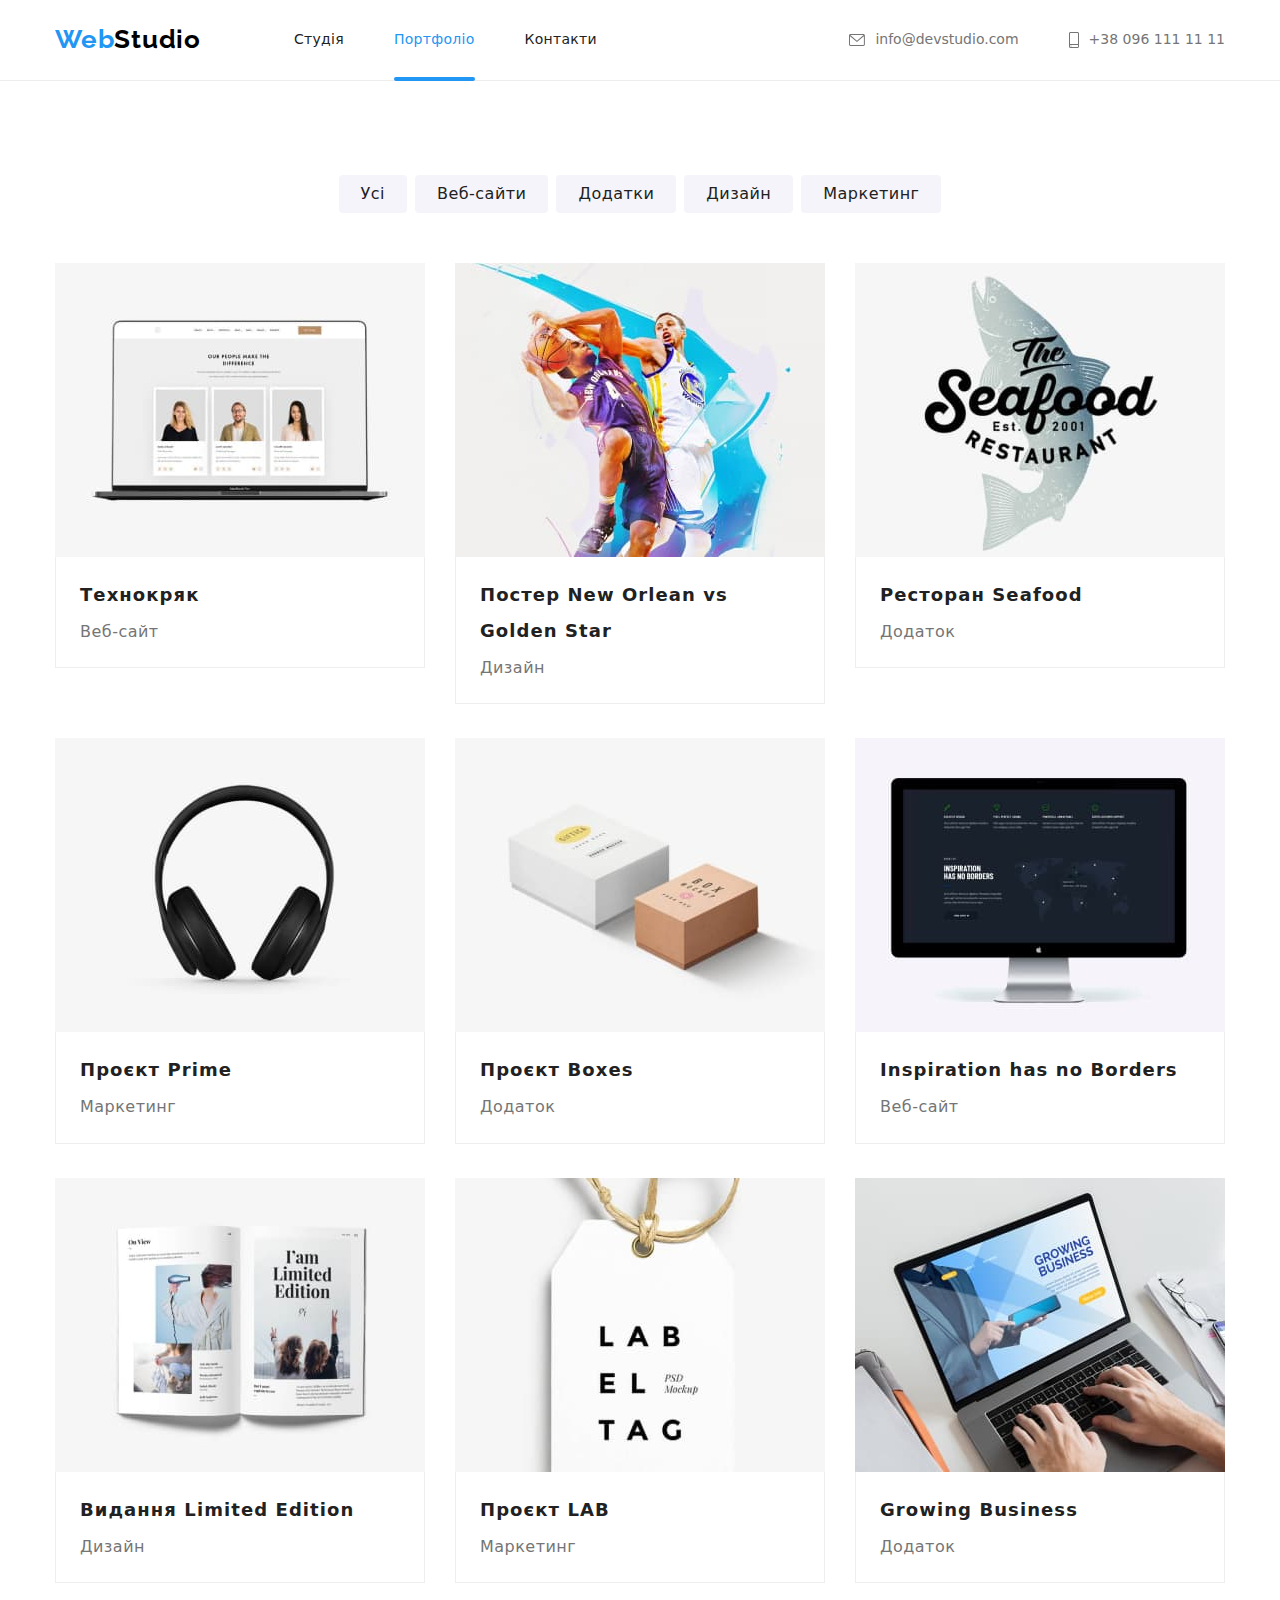
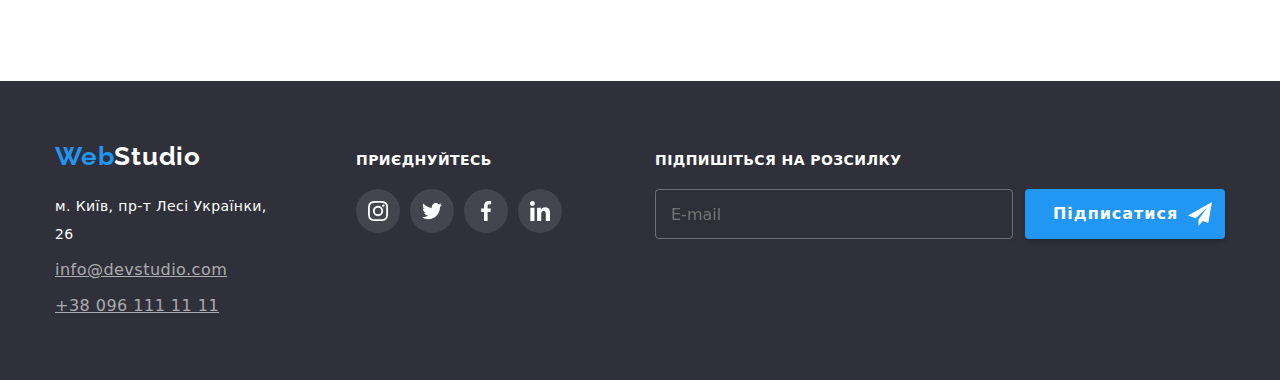
==== commit c7f8c79e: "HW 07 4 section" ====
--- a/portfolio.html
+++ b/portfolio.html
@@ -10,40 +10,41 @@
     <link rel="stylesheet" href="./css/main.min.css">
     <link rel="stylesheet" href="./css/styles.css">
 </head>
-<body class="page">
-  <header class="header">
-    <div class="container header-container">
-    <nav class="main-nav">
-        <a href="./index.html" class="logo header-logo">Web<span class="studio">Studio</span> </a>
-    <ul class="page-nav list">
-        <li class="page-nav-item">
-            <a href="./index.html" class="page-nav-link"> Студія</a> </li>
-        <li class="page-nav-item">
-            <a href="./portfolio.html" class="page-nav-link current">Портфоліо</a> </li>
-        <li class="page-nav-item">
-            <a href="" class="page-nav-link">Контакти</a> </li>
-    </ul>
-</nav>
-
-    <ul class="contact-nav list">
-        
-        <li class="contact-nav-li">
-            <a href="mailto:info@devstudio.com" class="contact-link  contact-link-header">
-                <svg class="contact-nav-icons" width="16" height="12">
-                <use href="./images/icons.svg#mail"></use>
-             </svg>info@devstudio.com</a>
-        
-        </li>
-        <li class="contact-nav-li">
-            <a href="telto:+380961111111" class="contact-link  contact-link-header">
-                <svg class="contact-nav-icons" width="10" height="16">
-                    <use href="./images/icons.svg#smartphone"></use>
-                 </svg>+38 096 111 11 11</a>
-        </li> 
-
-    </ul>
-   </div>
-</header>
+<body >
+    <header class="header">
+        <div class="header__container container">
+        <nav class="header__nav">
+            <a href="./index.html" class="logo header-logo  ">Web<span class="accent-logo">Studio</span> </a>
+        <ul class="page-nav list">
+            <li class="page-nav__item">
+                <a href="./index.html" class="page-nav__link "> Студія</a> </li>
+            <li class="page-nav__item">
+                <a href="./portfolio.html" class="page-nav__link current">Портфоліо</a> </li>
+            <li class="page-nav__item">
+                <a href="" class="page-nav__link">Контакти</a> </li>
+        </ul>
+    </nav>
+    
+        <ul class="contact list">
+            
+            <li class="contact__item">
+                <a href="mailto:info@devstudio.com" class="contact__link">
+                    
+                    <svg class="contact-nav-icons" width="16" height="12">
+                    <use href="./images/icons.svg#mail"></use>
+                 </svg>info@devstudio.com</a>
+            
+            </li>
+            <li>
+                <a href="telto:+380961111111" class="contact__link">
+                    <svg class="contact-nav-icons" width="10" height="16">
+                        <use href="./images/icons.svg#smartphone"></use>
+                     </svg>+38 096 111 11 11</a>
+            </li> 
+    
+        </ul>
+       </div>
+    </header>
     <main>
         <section class="section">
             <div class="container">
--- a/css/main.min.css
+++ b/css/main.min.css
@@ -1 +1 @@
-:root{--main-color-text: #212121;--secondary-text-color:#757575;--black: #000000;--accent-color: #2196F3;--accent-hero-color: #188CE8;--white: #FFFFFF;--secondery-fone: #F5F4FA;--fone-footer: #2F303A;--secondary-text-footer: rgba(255, 255, 255, 0.6);--icons-color: #AFB1B8}.visually-hidden{position:absolute;width:1px;height:1px;margin:-1px;border:0;padding:0;white-space:nowrap;clip-path:inset(100%);clip:rect(0 0 0 0);overflow:hidden}h1,h2,h3,p{margin-top:0;margin-bottom:0}ul{margin-top:0;margin-bottom:0;padding-left:0}img{display:block}.container{width:1200px;margin:0 auto;padding:0 15px}.page{background-color:var(--white);color:var(--main-color-text);font-family:Roboto,sans-serif}.list{list-style:none}.section{padding-top:94px;padding-bottom:94px}.section-title{color:var(--main-color-text);font-weight:700;font-size:36px;line-height:1.17;letter-spacing:.03em;text-align:center}.description{color:var(--secondary-text-color)}.button{cursor:pointer;border:0}.projects-button{font-weight:500;font-size:16px;line-height:1.63;letter-spacing:.03em;color:var(--main-color-text);background-color:var(--secondery-fone);border-radius:4px;padding:6px 22px;height:38px;transition:color 250ms cubic-bezier(0.4, 0, 0.2, 1),background-color 250ms cubic-bezier(0.4, 0, 0.2, 1),box-shadow 250ms cubic-bezier(0.4, 0, 0.2, 1)}.projects-button:hover,.projects-button:focus{color:var(--white);background-color:var(--accent-color);box-shadow:0px 4px 4px rgba(0,0,0,.15)}.main-button{text-align:center}.hero-button{background-color:var(--accent-color);color:var(--white);font-weight:700;font-size:16px;line-height:1.88;letter-spacing:.06em;padding:10px 32px;box-shadow:0px 4px 4px rgba(0,0,0,.15);border-radius:4px;transition:background-color 250ms cubic-bezier(0.4, 0, 0.2, 1)}.hero-button:hover,.hero-button:focus{background-color:var(--accent-hero-color)}.button-footer-form{font-weight:700;font-size:16px;line-height:1.88;letter-spacing:.06em;width:200px;height:50px;display:flex;align-items:center;text-align:center;padding-left:28px;color:var(--white);background:var(--accent-color);box-shadow:0px 4px 4px rgba(0,0,0,.15);border-radius:4px;transition:background-color 250ms cubic-bezier(0.4, 0, 0.2, 1)}.button-footer-form:hover,.button-footer-form:focus{background-color:var(--accent-hero-color)}.button-close{position:absolute;display:flex;justify-content:center;align-items:center;cursor:pointer;top:8px;right:8px;width:30px;height:30px;background:var(--white);border-radius:50%;border:1px solid rgba(0,0,0,.1)}.button-close:focus .icon-close{fill:var(--accent-color)}.modal-button{width:200px;height:50px;font-weight:700;font-size:16px;line-height:1.88;display:block;align-items:center;text-align:center;letter-spacing:.06em;margin:0 auto;color:var(--white);background:var(--accent-color);box-shadow:0px 4px 4px rgba(0,0,0,.15);border-radius:4px;transition:background-color 250ms cubic-bezier(0.4, 0, 0.2, 1)}.modal-button:focus{background-color:var(--accent-hero-color)}.logo{color:var(--accent-color);font-family:Raleway,sans-serif;font-weight:700;font-size:26px;line-height:1.19;letter-spacing:.03em;text-decoration:none}.header-logo{margin-right:93px;padding-top:24px;padding-bottom:25px}.studio{color:var(--black)}.footer{color:var(--white)}.social-box{padding-left:32px;padding-right:32px}.social-networks{display:flex;flex-wrap:wrap;justify-content:space-between}.social-link{display:flex;justify-content:center;align-items:center;width:44px;height:44px;color:var(--icons-color);background-color:var(--white);border-radius:50%;transition:color 250ms cubic-bezier(0.4, 0, 0.2, 1),background-color 250ms cubic-bezier(0.4, 0, 0.2, 1)}.social-link:hover,.social-link:focus{background-color:var(--accent-color);color:var(--white)}.social-icon{fill:currentColor}.social-networks-footer{display:flex;gap:10px}.social-footer-box{margin-left:70px;margin-right:93px}.footer-title{color:var(--white);font-weight:700;font-size:14px;line-height:1.14;letter-spacing:.03em;margin-bottom:20px;text-transform:uppercase}.social-icon-footer{fill:var(--white)}.social-link-footer{background-color:rgba(255,255,255,.1);transition:background-color 250ms cubic-bezier(0.4, 0, 0.2, 1)}.social-link-footer:hover,.social-link-footer:focus{background-color:var(--accent-color)}.header{border-bottom:1px solid #ececec}.header-container{display:flex;flex-wrap:wrap}.main-nav{display:flex}.page-nav{display:flex;align-items:center}.page-nav-item:not(:last-child){margin-right:50px}.page-nav-link{font-weight:500;font-size:14px;line-height:1.14;color:var(--main-color-text);display:block;letter-spacing:.02em;text-decoration:none;padding:32px 0;position:relative;transition:color 250ms cubic-bezier(0.4, 0, 0.2, 1)}.page-nav .page-nav-link:hover,.page-nav .page-nav-link:focus{color:var(--accent-color)}.page-nav-link.current::after{content:"";display:block;width:100%;height:4px;border-radius:2px;background-color:var(--accent-color);position:absolute;left:0;bottom:-1px}.page-nav-link.current{color:var(--accent-color)}.contact-nav{display:flex;align-items:center;margin-left:auto}.contact-nav-li:not(:last-child){margin-right:50px}.contact-link{color:var(--secondary-text-color);text-decoration:none;align-items:center;transition:color 250ms cubic-bezier(0.4, 0, 0.2, 1)}.contact-link:hover,.contact-link:focus{color:var(--accent-color)}.contact-nav-icons{fill:currentColor;margin-right:10px}.contact-link-header{font-weight:500;font-size:14px;line-height:1.14;padding:32px 0;display:flex}.hero-section{padding-top:200px;padding-bottom:280px;max-width:1600px;height:600px;margin:0 auto;background-image:linear-gradient(to right, rgba(47, 48, 58, 0.4), rgba(47, 48, 58, 0.4)),url(../images/hero.jpg);background-color:#c4c4c4;background-repeat:no-repeat;background-position:center;background-size:cover}.hero-title{color:var(--white);font-weight:900;font-size:44px;line-height:1.36;text-align:center;text-transform:uppercase;letter-spacing:.06em;margin-bottom:40px;max-width:696px;display:block;margin-left:auto;margin-right:auto}.basement{background-color:var(--fone-footer);padding-bottom:60px;padding-top:60px}.foot-container{display:flex;align-items:baseline}.address{font-style:normal;margin-top:20px}.contact-footer-address{color:var(--white);font-size:14px;line-height:1.71;letter-spacing:.03em;text-decoration:none;transition:color 250ms cubic-bezier(0.4, 0, 0.2, 1)}.contact-footer-address:hover,.contact-footer-address:focus{color:var(--accent-color)}.footer{color:var(--white)}.contact-link.footer{color:var(--secondary-text-footer);transition:color 250ms cubic-bezier(0.4, 0, 0.2, 1)}.contact-link.footer:hover,.contact-link.footer:focus{color:var(--accent-color)}.contact-nav-basement{line-height:1.71;letter-spacing:.03em;margin-top:20px}.address-item:not(:last-child){margin-bottom:9px}.footer-icon-form{margin-left:10px}.footer-form{display:flex}.e-mail-input{width:358px;height:50px;margin-right:12px;padding-left:15px;color:var(--white);background-color:rgba(0,0,0,0);border:1px solid rgba(255,255,255,.3);filter:drop-shadow(0px 4px 4px rgba(0, 0, 0, 0.15));border-radius:4px;box-sizing:border-box}.footer-title-form{margin-bottom:20px}.values{display:flex;gap:30px}.values-item{width:270px}.icons-values{display:flex;justify-content:center;align-items:center;height:120px;background:#f5f4fa;border-radius:4px;margin-bottom:30px}.values-title{font-weight:700;font-size:14px;line-height:1.14;letter-spacing:.03em;margin-bottom:10px}.values .description{font-weight:400;font-size:14px;line-height:1.71;letter-spacing:.03em}.services-section{padding-top:0}.services{display:flex}.services-section-title{margin-bottom:50px}.services-item{margin-right:30px;position:relative}.services-elements{width:100%;height:70px;background-color:rgba(47,48,58,.8);padding:27px 0;position:absolute;bottom:0}.services-inscription{font-weight:700;font-size:14px;line-height:1.14;text-align:center;letter-spacing:.03em;text-transform:uppercase;color:var(--white)}.our-team-section{background-color:var(--secondery-fone)}.team-section-title{margin-bottom:50px}.team{display:flex;flex-wrap:wrap;gap:30px}.team-name-box{padding:30px 0;background-color:var(--white)}.team-title{font-weight:500;line-height:1.19;letter-spacing:.03em;text-align:center;margin-bottom:10px}.team-description{line-height:1.19;letter-spacing:.03em;text-align:center;margin-bottom:30px}.team-item{box-shadow:0px 1px 3px rgba(0,0,0,.12),0px 1px 1px rgba(0,0,0,.14),0px 2px 1px rgba(0,0,0,.2);border-radius:0px 0px 4px 4px;flex-basis:calc((100% - 90px)/4)}.customers-item{display:flex;flex-wrap:wrap;justify-content:space-between}.section-title-customers{margin-bottom:50px}.customers-link{display:flex;justify-content:center;align-items:center;width:170px;height:92px;color:var(--icons-color);border:1px solid var(--icons-color);border-radius:4px;transition:color 250ms cubic-bezier(0.4, 0, 0.2, 1),background-color 250ms cubic-bezier(0.4, 0, 0.2, 1),outline 250ms cubic-bezier(0.4, 0, 0.2, 1)}.customers-icon{fill:currentColor}.customers-link:hover,.customers-link:focus{border-color:var(--accent-color);color:var(--accent-color);outline:rgba(0,0,0,0)}.projects{display:flex;justify-content:center;gap:8px;margin-bottom:50px}.description-projecs{line-height:1.88;letter-spacing:.03em}.all-projects-box{padding:20px 24px;border-bottom:1px solid #eee;border-left:1px solid #eee;border-right:1px solid #eee}.all-projects{display:flex;flex-wrap:wrap;gap:30px}.all-projects-iteam{flex-basis:calc((100% - 60px)/3)}.all-projects-link{display:inline-block;text-decoration:none;outline:rgba(0,0,0,0);transition:box-shadow 250ms cubic-bezier(0.4, 0, 0.2, 1),background-color 250ms cubic-bezier(0.4, 0, 0.2, 1),outline 250ms cubic-bezier(0.4, 0, 0.2, 1);position:relative;overflow:hidden}.all-projects-link:focus,.all-projects-link:hover{box-shadow:0px 1px 1px rgba(0,0,0,.12),0px 4px 4px rgba(0,0,0,.06),1px 4px 6px rgba(0,0,0,.16)}.all-projects-link:hover .overlay{transform:translateY(0)}.project-title{font-weight:700;font-size:18px;line-height:2;letter-spacing:.06em;color:var(--main-color-text);margin-bottom:4px}.overlay-box{overflow:hidden;position:relative}.overlay{position:absolute;width:100%;height:294px;left:0;top:0;background-color:rgba(33,150,243,.9);padding:63px 24px;transform:translateY(100%);transition:transform 250ms linear}.all-projects-link:hover .overlay,.all-projects-link:focus .overlay{transform:translateY(0)}.text-overlay{font-size:18px;line-height:1.55;letter-spacing:.03em;color:var(--white)}.backdrop{position:fixed;top:0;left:0;width:100%;height:100%;background-color:rgba(0,0,0,.2);opacity:1;transition:opacity 250ms cubic-bezier(0.4, 0, 0.2, 1)}.backdrop.is-hidden .modal{transform:translate(-50%, -50%) scale(0.5)}.backdrop.is-hidden{opacity:0;pointer-events:none;visibility:hidden}.modal{position:absolute;top:50%;left:50%;transform:translate(-50%, -50%) scale(1);width:528px;height:581px;padding:40px 40px 0 40px;background-color:var(--white);box-shadow:0px 1px 3px rgba(0,0,0,.12),0px 1px 1px rgba(0,0,0,.14),0px 2px 1px rgba(0,0,0,.2);border-radius:4px;transition:transform 250ms cubic-bezier(0.4, 0, 0.2, 1),opacity 250ms cubic-bezier(0.4, 0, 0.2, 1),visibility 250ms cubic-bezier(0.4, 0, 0.2, 1),pointer-events 250ms cubic-bezier(0.4, 0, 0.2, 1)}.button-close:focus .icon-close{fill:var(--accent-color)}.icon-close{fill:var(--black);transition:fill 250ms cubic-bezier(0.4, 0, 0.2, 1),opacity 250ms cubic-bezier(0.4, 0, 0.2, 1),visibility 250ms cubic-bezier(0.4, 0, 0.2, 1),pointer-events 250ms cubic-bezier(0.4, 0, 0.2, 1)}.form-box{width:448px;display:flex;flex-direction:column;margin-bottom:20px}.modal-title{color:var(--main-color-text);font-weight:700;font-size:20px;line-height:1.15;text-align:center;letter-spacing:.03em;margin-bottom:12px}.modal-label{font-weight:400;font-size:12px;line-height:1.17;letter-spacing:.01em;color:var(--secondary-text-color);margin-bottom:4px}.modal-input{width:100%;height:40px;padding-left:40px;margin-bottom:10px;margin-top:4px;border:1px solid rgba(33,33,33,.2);border-radius:4px;transition:border 250ms cubic-bezier(0.4, 0, 0.2, 1)}.modal-input:focus{border:1px solid #2196f3;outline:none}.modal-input:focus+.modal-icon{fill:var(--accent-color)}.modal-message{width:448px;height:120px;resize:none;padding:12px 16px;border:1px solid rgba(33,33,33,.2);border-radius:4px;transition:border 250ms cubic-bezier(0.4, 0, 0.2, 1)}.modal-message:focus{border:1px solid #2196f3;outline:none}.checkbox-input{margin-bottom:30px}.checkbox-input:checked+label .focus-checkbox{border-color:rgba(0,0,0,0);background-color:var(--accent-color)}.checkbox-icon{width:15px;height:15px}.focus-checkbox{display:inline-block;justify-content:center;align-self:center;width:16px;height:15px;border:1px solid #212121;border-radius:4px;margin-right:7px;margin-bottom:34px}.input-wrapper{position:relative;padding-top:15px}.checkbox-box{display:flex;justify-content:center;align-self:center}.modal-icon{position:absolute;display:block;width:18px;height:18px;top:13px;left:15px;fill:var(--main-color-text)}.contract-accent{color:var(--accent-color)}/*# sourceMappingURL=main.min.css.map */+:root{--main-color-text: #212121;--secondary-text-color:#757575;--black: #000000;--accent-color: #2196F3;--accent-hero-color: #188CE8;--white: #FFFFFF;--secondery-fone: #F5F4FA;--fone-footer: #2F303A;--secondary-text-footer: rgba(255, 255, 255, 0.6);--icons-color: #AFB1B8}.visually-hidden{position:absolute;width:1px;height:1px;margin:-1px;border:0;padding:0;white-space:nowrap;clip-path:inset(100%);clip:rect(0 0 0 0);overflow:hidden}h1,h2,h3,p{margin-top:0;margin-bottom:0}ul{margin-top:0;margin-bottom:0;padding-left:0}img{display:block}.list{list-style:none}.container{width:1200px;margin:0 auto;padding:0 15px}.body{background-color:var(--white);color:var(--main-color-text);font-family:Roboto,sans-serif}.section{padding-top:94px;padding-bottom:94px}.section-title{color:var(--main-color-text);font-weight:700;font-size:36px;line-height:1.17;letter-spacing:.03em;text-align:center}.description{color:var(--secondary-text-color)}.button{cursor:pointer;border:0}.projects-button{font-weight:500;font-size:16px;line-height:1.63;letter-spacing:.03em;color:var(--main-color-text);background-color:var(--secondery-fone);border-radius:4px;padding:6px 22px;height:38px;transition:color 250ms cubic-bezier(0.4, 0, 0.2, 1),background-color 250ms cubic-bezier(0.4, 0, 0.2, 1),box-shadow 250ms cubic-bezier(0.4, 0, 0.2, 1)}.projects-button:hover,.projects-button:focus{color:var(--white);background-color:var(--accent-color);box-shadow:0px 4px 4px rgba(0,0,0,.15)}.hero__main-button{text-align:center}.hero-button{background-color:var(--accent-color);color:var(--white);font-weight:700;font-size:16px;line-height:1.88;letter-spacing:.06em;padding:10px 32px;box-shadow:0px 4px 4px rgba(0,0,0,.15);border-radius:4px;transition:background-color 250ms cubic-bezier(0.4, 0, 0.2, 1)}.hero-button:hover,.hero-button:focus{background-color:var(--accent-hero-color)}.button-footer-form{font-weight:700;font-size:16px;line-height:1.88;letter-spacing:.06em;width:200px;height:50px;display:flex;align-items:center;text-align:center;padding-left:28px;color:var(--white);background:var(--accent-color);box-shadow:0px 4px 4px rgba(0,0,0,.15);border-radius:4px;transition:background-color 250ms cubic-bezier(0.4, 0, 0.2, 1)}.button-footer-form:hover,.button-footer-form:focus{background-color:var(--accent-hero-color)}.button-close{position:absolute;display:flex;justify-content:center;align-items:center;cursor:pointer;top:8px;right:8px;width:30px;height:30px;background:var(--white);border-radius:50%;border:1px solid rgba(0,0,0,.1)}.button-close:focus .icon-close,.button-close:focus .icon-close{fill:var(--accent-color)}.modal-button{width:200px;height:50px;font-weight:700;font-size:16px;line-height:1.88;display:block;align-items:center;text-align:center;letter-spacing:.06em;margin:0 auto;color:var(--white);background:var(--accent-color);box-shadow:0px 4px 4px rgba(0,0,0,.15);border-radius:4px;transition:background-color 250ms cubic-bezier(0.4, 0, 0.2, 1)}.modal-button:focus,.modal-button:hover{background-color:var(--accent-hero-color)}.logo{color:var(--accent-color);font-family:Raleway,sans-serif;font-weight:700;font-size:26px;line-height:1.19;letter-spacing:.03em;text-decoration:none}.header-logo{margin-right:93px;padding-top:24px;padding-bottom:25px}.accent-logo{color:var(--black)}.footer{color:var(--white)}.social-box{padding-left:32px;padding-right:32px}.social-networks{display:flex;flex-wrap:wrap;justify-content:space-between}.social-link{display:flex;justify-content:center;align-items:center;width:44px;height:44px;color:var(--icons-color);background-color:var(--white);border-radius:50%;transition:color 250ms cubic-bezier(0.4, 0, 0.2, 1),background-color 250ms cubic-bezier(0.4, 0, 0.2, 1)}.social-link:hover,.social-link:focus{background-color:var(--accent-color);color:var(--white)}.social-icon{fill:currentColor}.social-networks-footer{display:flex;gap:10px}.social-footer-box{margin-left:70px;margin-right:93px}.footer-title{color:var(--white);font-weight:700;font-size:14px;line-height:1.14;letter-spacing:.03em;margin-bottom:20px;text-transform:uppercase}.social-icon-footer{fill:var(--white)}.social-link-footer{background-color:rgba(255,255,255,.1);transition:background-color 250ms cubic-bezier(0.4, 0, 0.2, 1)}.social-link-footer:hover,.social-link-footer:focus{background-color:var(--accent-color)}.header{border-bottom:1px solid #ececec}.header__container{display:flex;flex-wrap:wrap}.header__nav{display:flex}.page-nav{display:flex;align-items:center}.page-nav__item:not(:last-child){margin-right:50px}.page-nav__link{font-weight:500;font-size:14px;line-height:1.14;color:var(--main-color-text);display:block;letter-spacing:.02em;text-decoration:none;padding:32px 0;position:relative;transition:color 250ms cubic-bezier(0.4, 0, 0.2, 1)}.page-nav .page-nav__link:hover,.page-nav .page-nav__link:focus{color:var(--accent-color)}.page-nav .page-nav__link.current::after{content:"";display:block;width:100%;height:4px;border-radius:2px;background-color:var(--accent-color);position:absolute;left:0;bottom:-1px}.page-nav__link.current::after{content:"";display:block;width:100%;height:4px;border-radius:2px;background-color:var(--accent-color);position:absolute;left:0;bottom:-1px}.page-nav__link.current{color:var(--accent-color)}.contact{display:flex;align-items:center;margin-left:auto}.contact__item:not(:last-child){margin-right:50px}.contact__link{font-weight:500;font-size:14px;line-height:1.14;padding:32px 0;display:flex;color:var(--secondary-text-color);text-decoration:none;align-items:center;transition:color 250ms cubic-bezier(0.4, 0, 0.2, 1)}.contact__link:hover,.contact__link:focus{color:var(--accent-color)}.contact-nav-icons{fill:currentColor;margin-right:10px}.hero{padding-top:200px;padding-bottom:280px;max-width:1600px;height:600px;margin:0 auto;background-image:linear-gradient(to right, rgba(47, 48, 58, 0.4), rgba(47, 48, 58, 0.4)),url(../images/hero.jpg);background-color:#c4c4c4;background-repeat:no-repeat;background-position:center;background-size:cover}.hero__title{color:var(--white);font-weight:900;font-size:44px;line-height:1.36;text-align:center;text-transform:uppercase;letter-spacing:.06em;margin-bottom:40px;max-width:696px;display:block;margin-left:auto;margin-right:auto}.basement{background-color:var(--fone-footer);padding-bottom:60px;padding-top:60px}.foot-container{display:flex;align-items:baseline}.address{font-style:normal;margin-top:20px}.contact-footer-address{color:var(--white);font-size:14px;line-height:1.71;letter-spacing:.03em;text-decoration:none;transition:color 250ms cubic-bezier(0.4, 0, 0.2, 1)}.contact-footer-address:hover,.contact-footer-address:focus{color:var(--accent-color)}.footer{color:var(--white)}.contact-link.footer{color:var(--secondary-text-footer);transition:color 250ms cubic-bezier(0.4, 0, 0.2, 1)}.contact-link.footer:hover,.contact-link.footer:focus{color:var(--accent-color)}.contact-nav-basement{line-height:1.71;letter-spacing:.03em;margin-top:20px}.address-item:not(:last-child){margin-bottom:9px}.footer-icon-form{margin-left:10px}.footer-form{display:flex}.e-mail-input{width:358px;height:50px;margin-right:12px;padding-left:15px;color:var(--white);background-color:rgba(0,0,0,0);border:1px solid rgba(255,255,255,.3);filter:drop-shadow(0px 4px 4px rgba(0, 0, 0, 0.15));border-radius:4px;box-sizing:border-box}.footer-title-form{margin-bottom:20px}.priorities{display:flex;gap:30px}.priorities__item{width:270px}.priorities__icons{display:flex;justify-content:center;align-items:center;height:120px;background:#f5f4fa;border-radius:4px;margin-bottom:30px}.priorities__title{font-weight:700;font-size:14px;line-height:1.14;letter-spacing:.03em;margin-bottom:10px}.priorities .description{font-weight:400;font-size:14px;line-height:1.71;letter-spacing:.03em}.services-section{padding-top:0}.services-section__title{margin-bottom:50px}.services{display:flex}.services__item{margin-right:30px;position:relative}.services__elements{width:100%;height:70px;background-color:rgba(47,48,58,.8);padding:27px 0;position:absolute;bottom:0}.services__description{font-weight:700;font-size:14px;line-height:1.14;text-align:center;letter-spacing:.03em;text-transform:uppercase;color:var(--white)}.our-team-section{background-color:var(--secondery-fone)}.team-section-title{margin-bottom:50px}.team{display:flex;flex-wrap:wrap;gap:30px}.team-name-box{padding:30px 0;background-color:var(--white)}.team-title{font-weight:500;line-height:1.19;letter-spacing:.03em;text-align:center;margin-bottom:10px}.team-description{line-height:1.19;letter-spacing:.03em;text-align:center;margin-bottom:30px}.team-item{box-shadow:0px 1px 3px rgba(0,0,0,.12),0px 1px 1px rgba(0,0,0,.14),0px 2px 1px rgba(0,0,0,.2);border-radius:0px 0px 4px 4px;flex-basis:calc((100% - 90px)/4)}.customers-item{display:flex;flex-wrap:wrap;justify-content:space-between}.section-title-customers{margin-bottom:50px}.customers-link{display:flex;justify-content:center;align-items:center;width:170px;height:92px;color:var(--icons-color);border:1px solid var(--icons-color);border-radius:4px;transition:color 250ms cubic-bezier(0.4, 0, 0.2, 1),background-color 250ms cubic-bezier(0.4, 0, 0.2, 1),outline 250ms cubic-bezier(0.4, 0, 0.2, 1)}.customers-icon{fill:currentColor}.customers-link:hover,.customers-link:focus{border-color:var(--accent-color);color:var(--accent-color);outline:rgba(0,0,0,0)}.projects{display:flex;justify-content:center;gap:8px;margin-bottom:50px}.description-projecs{line-height:1.88;letter-spacing:.03em}.all-projects-box{padding:20px 24px;border-bottom:1px solid #eee;border-left:1px solid #eee;border-right:1px solid #eee}.all-projects{display:flex;flex-wrap:wrap;gap:30px}.all-projects-iteam{flex-basis:calc((100% - 60px)/3)}.all-projects-link{display:inline-block;text-decoration:none;outline:rgba(0,0,0,0);transition:box-shadow 250ms cubic-bezier(0.4, 0, 0.2, 1),background-color 250ms cubic-bezier(0.4, 0, 0.2, 1),outline 250ms cubic-bezier(0.4, 0, 0.2, 1);position:relative;overflow:hidden}.all-projects-link:focus,.all-projects-link:hover{box-shadow:0px 1px 1px rgba(0,0,0,.12),0px 4px 4px rgba(0,0,0,.06),1px 4px 6px rgba(0,0,0,.16)}.all-projects-link:hover .overlay{transform:translateY(0)}.project-title{font-weight:700;font-size:18px;line-height:2;letter-spacing:.06em;color:var(--main-color-text);margin-bottom:4px}.overlay-box{overflow:hidden;position:relative}.overlay{position:absolute;width:100%;height:294px;left:0;top:0;background-color:rgba(33,150,243,.9);padding:63px 24px;transform:translateY(100%);transition:transform 250ms linear}.all-projects-link:hover .overlay,.all-projects-link:focus .overlay{transform:translateY(0)}.text-overlay{font-size:18px;line-height:1.55;letter-spacing:.03em;color:var(--white)}.backdrop{position:fixed;top:0;left:0;width:100%;height:100%;background-color:rgba(0,0,0,.2);opacity:1;transition:opacity 250ms cubic-bezier(0.4, 0, 0.2, 1)}.backdrop.is-hidden .modal{transform:translate(-50%, -50%) scale(0.5)}.backdrop.is-hidden{opacity:0;pointer-events:none;visibility:hidden}.modal{position:absolute;top:50%;left:50%;transform:translate(-50%, -50%) scale(1);width:528px;padding:40px;background-color:var(--white);box-shadow:0px 1px 3px rgba(0,0,0,.12),0px 1px 1px rgba(0,0,0,.14),0px 2px 1px rgba(0,0,0,.2);border-radius:4px;transition:transform 250ms cubic-bezier(0.4, 0, 0.2, 1),opacity 250ms cubic-bezier(0.4, 0, 0.2, 1),visibility 250ms cubic-bezier(0.4, 0, 0.2, 1),pointer-events 250ms cubic-bezier(0.4, 0, 0.2, 1)}.icon-close{fill:var(--black);transition:fill 250ms cubic-bezier(0.4, 0, 0.2, 1),opacity 250ms cubic-bezier(0.4, 0, 0.2, 1),visibility 250ms cubic-bezier(0.4, 0, 0.2, 1),pointer-events 250ms cubic-bezier(0.4, 0, 0.2, 1)}.form-box{width:448px;display:flex;flex-direction:column;margin-bottom:20px}.modal-title{color:var(--main-color-text);font-weight:700;font-size:20px;line-height:1.15;text-align:center;letter-spacing:.03em;margin-bottom:12px}.modal-label{font-weight:400;font-size:12px;line-height:1.17;letter-spacing:.01em;color:var(--secondary-text-color);margin-bottom:4px}.modal-input{width:100%;height:40px;padding-left:40px;margin-bottom:10px;margin-top:4px;border:1px solid rgba(33,33,33,.2);border-radius:4px;transition:border 250ms cubic-bezier(0.4, 0, 0.2, 1)}.modal-input:focus{border:1px solid #2196f3;outline:none}.modal-input:focus+.modal-icon{fill:var(--accent-color)}.modal-message{width:448px;height:120px;resize:none;padding:12px 16px;border:1px solid rgba(33,33,33,.2);border-radius:4px;transition:border 250ms cubic-bezier(0.4, 0, 0.2, 1)}.modal-message:focus{border:1px solid #2196f3;outline:none}.checkbox-input{margin-bottom:30px}.checkbox-input:checked+label .focus-checkbox{border-color:rgba(0,0,0,0);background-color:var(--accent-color)}.checkbox-icon{width:15px;height:15px}.focus-checkbox{display:inline-flex;justify-content:center;align-items:center;width:16px;height:15px;border:2px solid #212121;border-radius:4px;margin-right:7px}.input-wrapper{position:relative;padding-top:15px}.checkbox-box{margin-bottom:30px}.checkbox-label{display:flex;justify-content:center;align-self:center;font-size:14px;letter-spacing:.03em;color:var(--secondary-text-color)}.modal-icon{position:absolute;display:block;width:18px;height:18px;top:13px;left:15px;fill:var(--main-color-text)}.contract-accent{color:var(--accent-color)}/*# sourceMappingURL=main.min.css.map */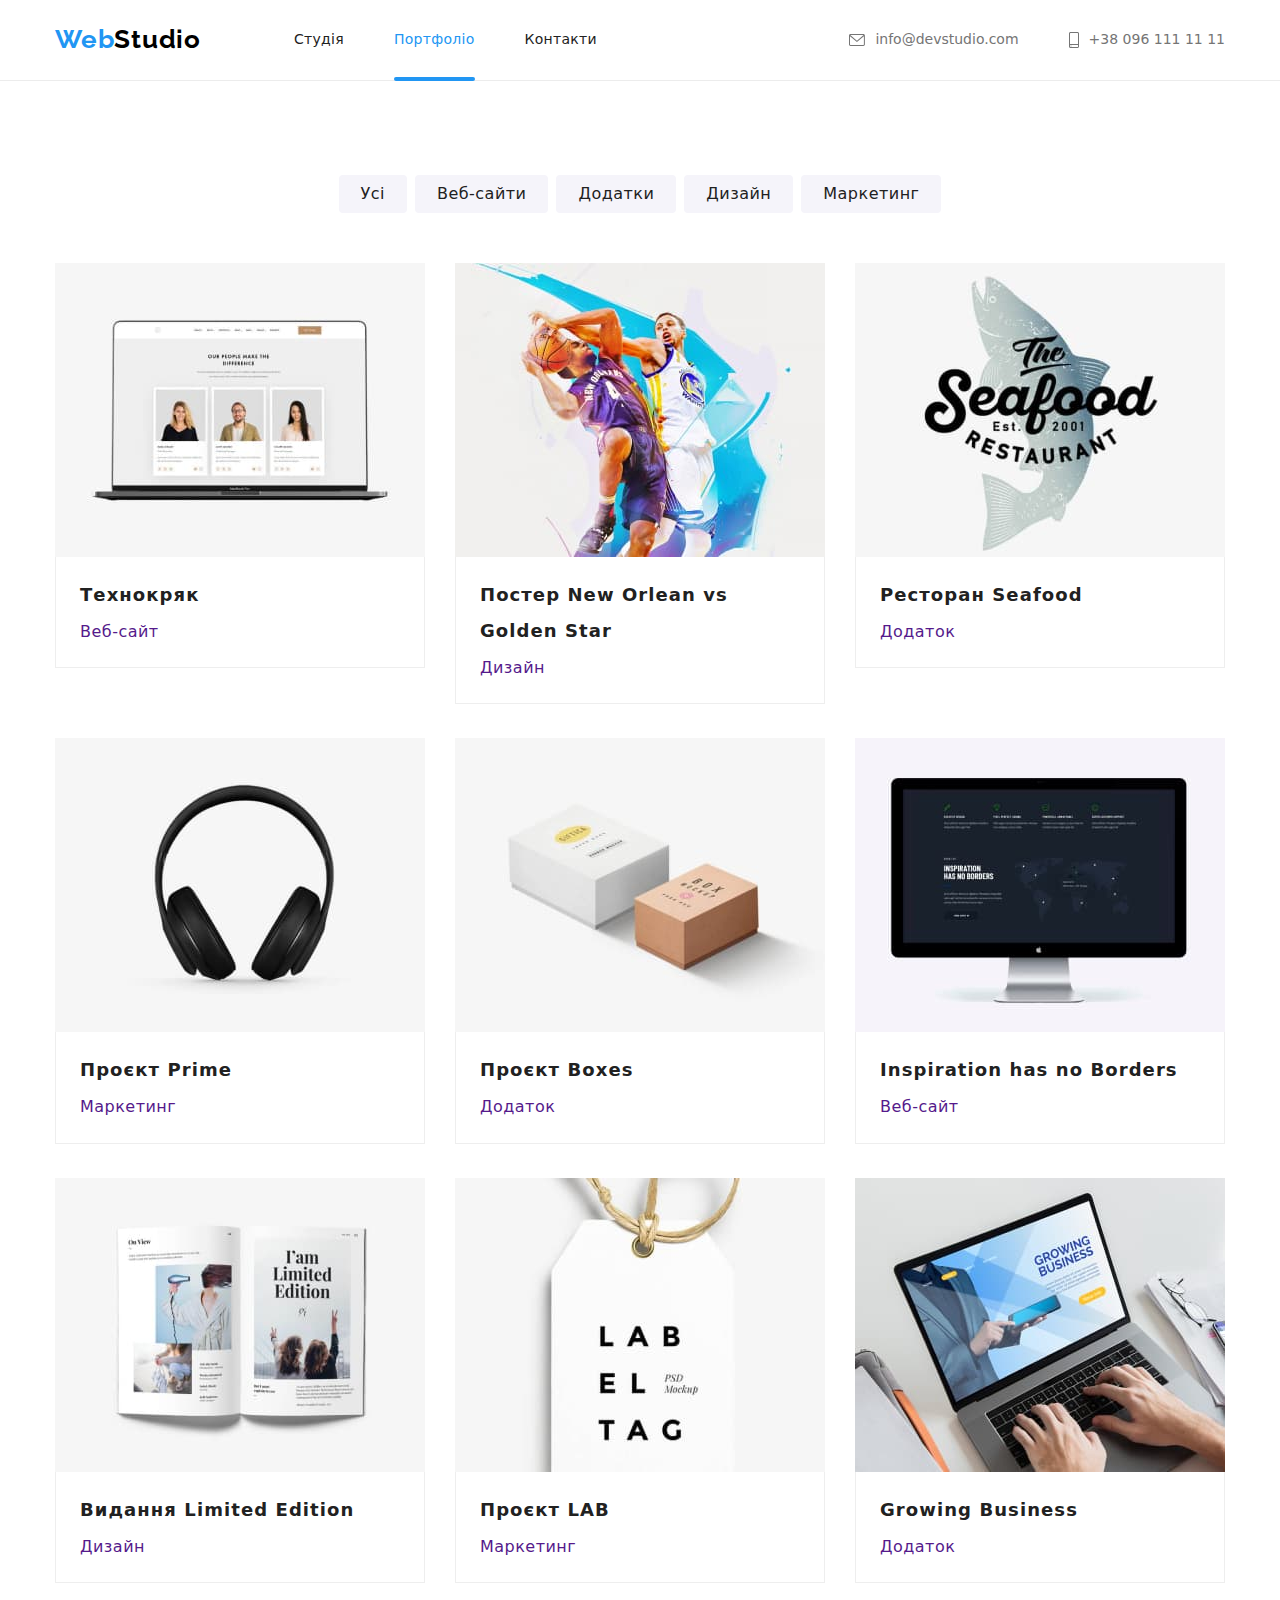
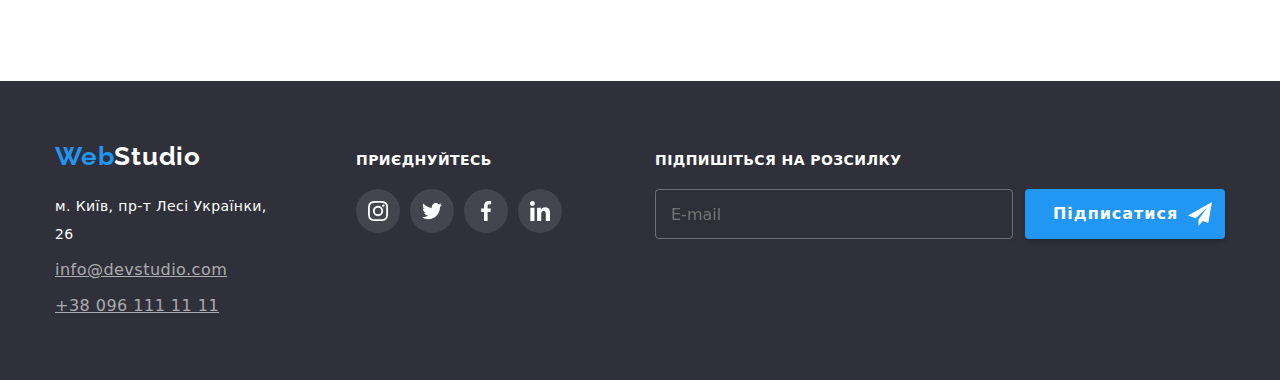
==== commit 70b8d8de: "Home Work 07" ====
--- a/portfolio.html
+++ b/portfolio.html
@@ -14,7 +14,7 @@
     <header class="header">
         <div class="header__container container">
         <nav class="header__nav">
-            <a href="./index.html" class="logo header-logo  ">Web<span class="accent-logo">Studio</span> </a>
+            <a href="./index.html" class="logo header-logo">Web<span class="logo--accent-header">Studio</span> </a>
         <ul class="page-nav list">
             <li class="page-nav__item">
                 <a href="./index.html" class="page-nav__link "> Студія</a> </li>
@@ -50,146 +50,146 @@
             <div class="container">
                       <h1 class="visually-hidden"> Наші проекти</h1>
               <ul class="projects list">
-                  <li> <button type="button" class="button projects-button">Усі</button></li>
-                  <li> <button type="button" class="button projects-button">Веб-сайти</button></li>
-                  <li> <button type="button" class="button projects-button">Додатки</button></li>
-                  <li> <button type="button" class="button projects-button">Дизайн</button></li>
-                  <li> <button type="button" class="button projects-button">Маркетинг</button></li>
+                  <li> <button type="button" class="button projects__button">Усі</button></li>
+                  <li> <button type="button" class="button projects__button">Веб-сайти</button></li>
+                  <li> <button type="button" class="button projects__button">Додатки</button></li>
+                  <li> <button type="button" class="button projects__button">Дизайн</button></li>
+                  <li> <button type="button" class="button projects__button">Маркетинг</button></li>
               </ul>
               
             <ul class="all-projects list">
-              <li class="all-projects-iteam">
-                  <a class="all-projects-link" href="">
-                    <div class="overlay-box">
-                <img class="img-projects" src="./images/technocrack.jpg" alt="laptop" width="370">
+              <li class="all-projects__iteam">
+                  <a class="all-projects__link" href="">
+                    <div class="overlay-box">
+                <img src="./images/technocrack.jpg" alt="laptop" width="370">
             
                 <div class="overlay">
-                    <p class="text-overlay">Ресурс пропонує комплексні пропозиції з різним рівнем функціоналу та сервісів. Все це дозволить відвідувачу отримати вичерпні відомості про компанію чи приватну особу.</p>
-                </div>
-            </div>
-                <div class="all-projects-box">
-                <h2 class="project-title">Технокряк</h2>
-                <p class="description description-projecs">Веб-сайт</p>
+                    <p class="overlay__text">Ресурс пропонує комплексні пропозиції з різним рівнем функціоналу та сервісів. Все це дозволить відвідувачу отримати вичерпні відомості про компанію чи приватну особу.</p>
+                </div>
+            </div>
+                <div class="projects-subtitles">
+                <h2 class="projects-subtitles__title">Технокряк</h2>
+                <p class="projects-subtitles__description">Веб-сайт</p>
               </div>
           </a>
               </li>
       
-              <li class="all-projects-iteam">
-                  <a class="all-projects-link" href="">
-                    <div class="overlay-box">
-                <img  class="img-projects" src="./images/orleans.jpg" alt="basketball" width="370">
-                <div class="overlay">
-                    <p class="text-overlay">Ресурс пропонує комплексні пропозиції з різним рівнем функціоналу та сервісів. Все це дозволить відвідувачу отримати вичерпні відомості про компанію чи приватну особу.</p>
-                </div>
-            </div>
-                <div class="all-projects-box">
-                <h2 class="project-title">Постер New Orlean vs Golden Star</h2>
-                <p class="description description-projecs">Дизайн</p>
-              </div>
-              </a>
-              </li>
-      
-              <li class="all-projects-iteam">
-                  <a class="all-projects-link" href="">
-                    <div class="overlay-box">
-                <img  class="img-projects" src="./images/seafood.jpg" alt="fish restaurant emblem" width="370">
-                <div class="overlay">
-                    <p class="text-overlay">Ресурс пропонує комплексні пропозиції з різним рівнем функціоналу та сервісів. Все це дозволить відвідувачу отримати вичерпні відомості про компанію чи приватну особу.</p>
-                </div>
-            </div>
-                <div class="all-projects-box">
-                <h2 class="project-title">Ресторан Seafood</h2>
-                <p class="description description-projecs">Додаток</p>
-              </div>
-              </a>
-              </li>
-              
-              <li class="all-projects-iteam">
-                  <a class="all-projects-link" href="">
-                    <div class="overlay-box">
-                <img class="img-projects" src="./images/prime.jpg" alt="headphone" width="370">
-                <div class="overlay">
-                    <p class="text-overlay">Ресурс пропонує комплексні пропозиції з різним рівнем функціоналу та сервісів. Все це дозволить відвідувачу отримати вичерпні відомості про компанію чи приватну особу.</p>
-                </div>
-            </div>
-                <div class="all-projects-box">
-                <h2 class="project-title">Проєкт Prime</h2>
-                <p class="description description-projecs">Маркетинг</p>
-              </div>
-              </a>
-              </li>
-              
-              <li class="all-projects-iteam">
-                  <a class="all-projects-link" href="">
-                    <div class="overlay-box">
-                <img class="img-projects" src="./images/boxes.jpg" alt="boxes" width="370">
-                <div class="overlay">
-                    <p class="text-overlay">Ресурс пропонує комплексні пропозиції з різним рівнем функціоналу та сервісів. Все це дозволить відвідувачу отримати вичерпні відомості про компанію чи приватну особу.</p>
-                </div>
-            </div>
-                <div class="all-projects-box">
-                <h2 class="project-title">Проєкт Boxes</h2>
-                <p class="description description-projecs">Додаток</p>
-              </div>
-              </a>
-              </li>
-              
-              <li class="all-projects-iteam">
-                  <a class="all-projects-link" href="">
-                    <div class="overlay-box">
-                <img class="img-projects" src="./images/borders.jpg" alt="computer monitor" width="370">
-                <div class="overlay">
-                    <p class="text-overlay">Ресурс пропонує комплексні пропозиції з різним рівнем функціоналу та сервісів. Все це дозволить відвідувачу отримати вичерпні відомості про компанію чи приватну особу.</p>
-                </div>
-            </div>
-                <div class="all-projects-box">
-                <h2 class="project-title">Inspiration has no Borders</h2>
-                <p class="description description-projecs">Веб-сайт</p>
-              </div>
-              </a>
-              </li>
-      
-              <li class="all-projects-iteam">
-                  <a class="all-projects-link" href="">
-                    <div class="overlay-box">
-                <img class="img-projects" src="./images/limited.jpg" alt="magazine" width="370">
-                <div class="overlay">
-                    <p class="text-overlay">Ресурс пропонує комплексні пропозиції з різним рівнем функціоналу та сервісів. Все це дозволить відвідувачу отримати вичерпні відомості про компанію чи приватну особу.</p>
-                </div>
-            </div>
-                <div class="all-projects-box">
-                <h2 class="project-title">Видання Limited Edition</h2>
-                <p class="description description-projecs">Дизайн</p>
-              </div>
-              </a>
-              </li>
-      
-              <li class="all-projects-iteam">
-                  <a class="all-projects-link" href="">
-                    <div class="overlay-box">
-                <img class="img-projects" src="./images/lab.jpg" alt="label" width="370">
-                <div class="overlay">
-                    <p class="text-overlay">Ресурс пропонує комплексні пропозиції з різним рівнем функціоналу та сервісів. Все це дозволить відвідувачу отримати вичерпні відомості про компанію чи приватну особу.</p>
-                </div>
-            </div>
-                <div class="all-projects-box">
-                <h2 class="project-title">Проєкт LAB</h2>
-                <p class="description description-projecs">Маркетинг</p>
-              </div>
-              </a>
-              </li>
-      
-              <li class="all-projects-iteam">
-                  <a class="all-projects-link" href="">
-                    <div class="overlay-box">
-                <img class="img-projects" src="./images/growing.jpg" alt="laptop" width="370">
-                <div class="overlay">
-                    <p class="text-overlay">Ресурс пропонує комплексні пропозиції з різним рівнем функціоналу та сервісів. Все це дозволить відвідувачу отримати вичерпні відомості про компанію чи приватну особу.</p>
-                </div>
-            </div>
-                <div class="all-projects-box">
-                <h2 class="project-title">Growing Business</h2>
-                <p class="description description-projecs">Додаток</p>
+              <li class="all-projects__iteam">
+                <a class="all-projects__link" href="">
+                  <div class="overlay-box">
+              <img src="./images/orleans.jpg" alt="basketball" width="370">
+              <div class="overlay">
+                  <p class="overlay__text">Ресурс пропонує комплексні пропозиції з різним рівнем функціоналу та сервісів. Все це дозволить відвідувачу отримати вичерпні відомості про компанію чи приватну особу.</p>
+              </div>
+          </div>
+              <div class="projects-subtitles">
+              <h2 class="projects-subtitles__title">Постер New Orlean vs Golden Star</h2>
+              <p class="projects-subtitles__description">Дизайн</p>
+            </div>
+            </a>
+            </li>
+      
+              <li class="all-projects__iteam">
+                  <a class="all-projects__link" href="">
+                    <div class="overlay-box">
+                <img  src="./images/seafood.jpg" alt="fish restaurant emblem" width="370">
+                <div class="overlay">
+                    <p class="overlay__text">Ресурс пропонує комплексні пропозиції з різним рівнем функціоналу та сервісів. Все це дозволить відвідувачу отримати вичерпні відомості про компанію чи приватну особу.</p>
+                </div>
+            </div>
+                <div class="projects-subtitles">
+                <h2 class="projects-subtitles__title">Ресторан Seafood</h2>
+                <p class="projects-subtitles__description">Додаток</p>
+              </div>
+              </a>
+              </li>
+              
+              <li class="all-projects__iteam">
+                  <a class="all-projects__link" href="">
+                    <div class="overlay-box">
+                <img src="./images/prime.jpg" alt="headphone" width="370">
+                <div class="overlay">
+                    <p class="overlay__text">Ресурс пропонує комплексні пропозиції з різним рівнем функціоналу та сервісів. Все це дозволить відвідувачу отримати вичерпні відомості про компанію чи приватну особу.</p>
+                </div>
+            </div>
+                <div class="projects-subtitles">
+                <h2 class="projects-subtitles__title">Проєкт Prime</h2>
+                <p class="projects-subtitles__description">Маркетинг</p>
+              </div>
+              </a>
+              </li>
+              
+              <li class="all-projects__iteam">
+                  <a class="all-projects__link" href="">
+                    <div class="overlay-box">
+                <img src="./images/boxes.jpg" alt="boxes" width="370">
+                <div class="overlay">
+                    <p class="overlay__text">Ресурс пропонує комплексні пропозиції з різним рівнем функціоналу та сервісів. Все це дозволить відвідувачу отримати вичерпні відомості про компанію чи приватну особу.</p>
+                </div>
+            </div>
+                <div class="projects-subtitles">
+                <h2 class="projects-subtitles__title">Проєкт Boxes</h2>
+                <p class="projects-subtitles__description">Додаток</p>
+              </div>
+              </a>
+              </li>
+              
+              <li class="all-projects__iteam">
+                  <a class="all-projects__link" href="">
+                    <div class="overlay-box">
+                <img src="./images/borders.jpg" alt="computer monitor" width="370">
+                <div class="overlay">
+                    <p class="overlay__text">Ресурс пропонує комплексні пропозиції з різним рівнем функціоналу та сервісів. Все це дозволить відвідувачу отримати вичерпні відомості про компанію чи приватну особу.</p>
+                </div>
+            </div>
+                <div class="projects-subtitles">
+                <h2 class="projects-subtitles__title">Inspiration has no Borders</h2>
+                <p class="projects-subtitles__description">Веб-сайт</p>
+              </div>
+              </a>
+              </li>
+      
+              <li class="all-projects__iteam">
+                  <a class="all-projects__link" href="">
+                    <div class="overlay-box">
+                <img src="./images/limited.jpg" alt="magazine" width="370">
+                <div class="overlay">
+                    <p class="overlay__text">Ресурс пропонує комплексні пропозиції з різним рівнем функціоналу та сервісів. Все це дозволить відвідувачу отримати вичерпні відомості про компанію чи приватну особу.</p>
+                </div>
+            </div>
+                <div class="projects-subtitles">
+                <h2 class="projects-subtitles__title">Видання Limited Edition</h2>
+                <p class="projects-subtitles__description">Дизайн</p>
+              </div>
+              </a>
+              </li>
+      
+              <li class="all-projects__iteam">
+                  <a class="all-projects__link" href="">
+                    <div class="overlay-box">
+                <img src="./images/lab.jpg" alt="label" width="370">
+                <div class="overlay">
+                    <p class="overlay__text">Ресурс пропонує комплексні пропозиції з різним рівнем функціоналу та сервісів. Все це дозволить відвідувачу отримати вичерпні відомості про компанію чи приватну особу.</p>
+                </div>
+            </div>
+            <div class="projects-subtitles">
+                <h2 class="projects-subtitles__title">Проєкт LAB</h2>
+                <p class="projects-subtitles__description">Маркетинг</p>
+              </div>
+              </a>
+              </li>
+      
+              <li class="all-projects__iteam">
+                <a class="all-projects__link" href="">
+                  <div class="overlay-box">
+                <img src="./images/growing.jpg" alt="laptop" width="370">
+                <div class="overlay">
+                    <p class="overlay__text">Ресурс пропонує комплексні пропозиції з різним рівнем функціоналу та сервісів. Все це дозволить відвідувачу отримати вичерпні відомості про компанію чи приватну особу.</p>
+                </div>
+            </div>
+                <div class="projects-subtitles">
+                <h2 class="projects-subtitles__title">Growing Business</h2>
+                <p class="projects-subtitles__description">Додаток</p>
               </div>
               </a>
               </li>  
@@ -197,62 +197,65 @@
           </div>
           </section>
 </main>
-<footer class="basement">
-    <div class="container foot-container">
-        <div class="contact-footer-box">
-            <a href="./index.html" class="logo">Web<span class="studio footer">Studio</span> </a>
+<footer class="footer-section">
+    <div class="footer-section__container container">
+        <div>
+            <a href="./index.html" class="logo">Web<span class="logo--accent-footer">Studio</span> </a>
             <address class="address">
-                <ul class="contact-nav-basement list">
-                    <li class="address-item">
-                        <a href="" class="contact-footer-address">м. Київ, пр-т Лесі Українки, 26</a></li>
-                    <li class="address-item"><a href="mailto:info@devstudio.com" class="contact-link footer">info@devstudio.com</a> </li>
-                    <li class="address-item"><a href="telto:+380961111111" class="contact-link footer">+38 096 111 11 11</a> </li> 
+                <ul class="footer-contact list">
+                    <li class="footer-contact__item">
+                        <a href="" class="footer-contact__address">м. Київ, пр-т Лесі Українки, 26</a></li>
+                    <li class="footer-contact__item"><a href="mailto:info@devstudio.com" class="footer-contact__link white-accent">info@devstudio.com</a> </li>
+                    <li class="footer-contact__item"><a href="telto:+380961111111" class="footer-contact__link white-accent">+38 096 111 11 11</a> </li> 
                 </ul>
               </address>
         </div>
-        <div class="social-footer-box">
+        <div class="social-footer">
             <h2 class="footer-title">Приєднуйтесь</h2>
-                <ul class="social-networks-footer list">
-                    <li>
-                        <a class="social-link social-link-footer" href="">
-                            <svg class="social-icon-footer" width="20" height="20">
+                <ul class="soc-net-footer list">
+                    <li>
+                        <a class="soc-net-footer__link social-link" href="">
+                            <svg class="soc-net-footer__icon-footer" width="20" height="20">
                                 <use href="./images/icons.svg#instagram"></use>
                             </svg>
                         </a>
                     </li>
                     <li>
-                        <a class="social-link social-link-footer" href="">
-                            <svg class="social-icon-footer" width="20" height="20">
+                        <a class="soc-net-footer__link social-link" href="">
+                            <svg class="soc-net-footer__icon-footer" width="20" height="20">
                                 <use href="./images/icons.svg#twitter"></use>
                             </svg>
                         </a>
                     </li>
                     <li>
-                        <a class="social-link social-link-footer" href="">
-                            <svg class="social-icon-footer" width="20" height="20">
+                        <a class="soc-net-footer__link social-link" href="">
+                            <svg class="soc-net-footer__icon-footer" width="20" height="20">
                                 <use href="./images/icons.svg#facebook"></use>
                             </svg>
                         </a>
                     </li>
                     <li>
-                        <a class="social-link social-link-footer" href="">
-                            <svg class="social-icon-footer" width="20" height="20">
+                        <a class="soc-net-footer__link social-link" href="">
+                            <svg class="soc-net-footer__icon-footer" width="20" height="20">
                                 <use href="./images/icons.svg#linkedin"></use>
                             </svg>
                         </a>
                     </li>
                 </ul>
         </div>
-        <div class="footer-form-box">
-            <h2 class="footer-title footer-title-form">Підпишіться на розсилку</h2>
-            <form class="footer-form">
-                <input class="e-mail-input" type="email" placeholder="E-mail" name="user-">
-                <button type="submit" class="button button-footer-form">
+        <div>
+            <h2 class="footer-title-form footer-title">Підпишіться на розсилку</h2>
+            <form class="form-footer">
+                <label>
+                <input class="form-footer__input" type="email" placeholder="E-mail" name="user-">
+            </label>
+                <button type="submit" class="form-footer__button button">
                     Підписатися
-                    <svg class="footer-icon-form" width="24" height="24" >
+                    <svg class="form-footer__icon" width="24" height="24" >
                         <use href="./images/icons.svg#icon-send"></use>
                     </svg>
                     </button>
+                    
         </form>
         </div>
     </div>
--- a/css/main.min.css
+++ b/css/main.min.css
@@ -1 +1 @@
-:root{--main-color-text: #212121;--secondary-text-color:#757575;--black: #000000;--accent-color: #2196F3;--accent-hero-color: #188CE8;--white: #FFFFFF;--secondery-fone: #F5F4FA;--fone-footer: #2F303A;--secondary-text-footer: rgba(255, 255, 255, 0.6);--icons-color: #AFB1B8}.visually-hidden{position:absolute;width:1px;height:1px;margin:-1px;border:0;padding:0;white-space:nowrap;clip-path:inset(100%);clip:rect(0 0 0 0);overflow:hidden}h1,h2,h3,p{margin-top:0;margin-bottom:0}ul{margin-top:0;margin-bottom:0;padding-left:0}img{display:block}.list{list-style:none}.container{width:1200px;margin:0 auto;padding:0 15px}.body{background-color:var(--white);color:var(--main-color-text);font-family:Roboto,sans-serif}.section{padding-top:94px;padding-bottom:94px}.section-title{color:var(--main-color-text);font-weight:700;font-size:36px;line-height:1.17;letter-spacing:.03em;text-align:center}.description{color:var(--secondary-text-color)}.button{cursor:pointer;border:0}.projects-button{font-weight:500;font-size:16px;line-height:1.63;letter-spacing:.03em;color:var(--main-color-text);background-color:var(--secondery-fone);border-radius:4px;padding:6px 22px;height:38px;transition:color 250ms cubic-bezier(0.4, 0, 0.2, 1),background-color 250ms cubic-bezier(0.4, 0, 0.2, 1),box-shadow 250ms cubic-bezier(0.4, 0, 0.2, 1)}.projects-button:hover,.projects-button:focus{color:var(--white);background-color:var(--accent-color);box-shadow:0px 4px 4px rgba(0,0,0,.15)}.hero__main-button{text-align:center}.hero-button{background-color:var(--accent-color);color:var(--white);font-weight:700;font-size:16px;line-height:1.88;letter-spacing:.06em;padding:10px 32px;box-shadow:0px 4px 4px rgba(0,0,0,.15);border-radius:4px;transition:background-color 250ms cubic-bezier(0.4, 0, 0.2, 1)}.hero-button:hover,.hero-button:focus{background-color:var(--accent-hero-color)}.button-footer-form{font-weight:700;font-size:16px;line-height:1.88;letter-spacing:.06em;width:200px;height:50px;display:flex;align-items:center;text-align:center;padding-left:28px;color:var(--white);background:var(--accent-color);box-shadow:0px 4px 4px rgba(0,0,0,.15);border-radius:4px;transition:background-color 250ms cubic-bezier(0.4, 0, 0.2, 1)}.button-footer-form:hover,.button-footer-form:focus{background-color:var(--accent-hero-color)}.button-close{position:absolute;display:flex;justify-content:center;align-items:center;cursor:pointer;top:8px;right:8px;width:30px;height:30px;background:var(--white);border-radius:50%;border:1px solid rgba(0,0,0,.1)}.button-close:focus .icon-close,.button-close:focus .icon-close{fill:var(--accent-color)}.modal-button{width:200px;height:50px;font-weight:700;font-size:16px;line-height:1.88;display:block;align-items:center;text-align:center;letter-spacing:.06em;margin:0 auto;color:var(--white);background:var(--accent-color);box-shadow:0px 4px 4px rgba(0,0,0,.15);border-radius:4px;transition:background-color 250ms cubic-bezier(0.4, 0, 0.2, 1)}.modal-button:focus,.modal-button:hover{background-color:var(--accent-hero-color)}.logo{color:var(--accent-color);font-family:Raleway,sans-serif;font-weight:700;font-size:26px;line-height:1.19;letter-spacing:.03em;text-decoration:none}.header-logo{margin-right:93px;padding-top:24px;padding-bottom:25px}.accent-logo{color:var(--black)}.footer{color:var(--white)}.social-box{padding-left:32px;padding-right:32px}.social-networks{display:flex;flex-wrap:wrap;justify-content:space-between}.social-link{display:flex;justify-content:center;align-items:center;width:44px;height:44px;color:var(--icons-color);background-color:var(--white);border-radius:50%;transition:color 250ms cubic-bezier(0.4, 0, 0.2, 1),background-color 250ms cubic-bezier(0.4, 0, 0.2, 1)}.social-link:hover,.social-link:focus{background-color:var(--accent-color);color:var(--white)}.social-icon{fill:currentColor}.social-networks-footer{display:flex;gap:10px}.social-footer-box{margin-left:70px;margin-right:93px}.footer-title{color:var(--white);font-weight:700;font-size:14px;line-height:1.14;letter-spacing:.03em;margin-bottom:20px;text-transform:uppercase}.social-icon-footer{fill:var(--white)}.social-link-footer{background-color:rgba(255,255,255,.1);transition:background-color 250ms cubic-bezier(0.4, 0, 0.2, 1)}.social-link-footer:hover,.social-link-footer:focus{background-color:var(--accent-color)}.header{border-bottom:1px solid #ececec}.header__container{display:flex;flex-wrap:wrap}.header__nav{display:flex}.page-nav{display:flex;align-items:center}.page-nav__item:not(:last-child){margin-right:50px}.page-nav__link{font-weight:500;font-size:14px;line-height:1.14;color:var(--main-color-text);display:block;letter-spacing:.02em;text-decoration:none;padding:32px 0;position:relative;transition:color 250ms cubic-bezier(0.4, 0, 0.2, 1)}.page-nav .page-nav__link:hover,.page-nav .page-nav__link:focus{color:var(--accent-color)}.page-nav .page-nav__link.current::after{content:"";display:block;width:100%;height:4px;border-radius:2px;background-color:var(--accent-color);position:absolute;left:0;bottom:-1px}.page-nav__link.current::after{content:"";display:block;width:100%;height:4px;border-radius:2px;background-color:var(--accent-color);position:absolute;left:0;bottom:-1px}.page-nav__link.current{color:var(--accent-color)}.contact{display:flex;align-items:center;margin-left:auto}.contact__item:not(:last-child){margin-right:50px}.contact__link{font-weight:500;font-size:14px;line-height:1.14;padding:32px 0;display:flex;color:var(--secondary-text-color);text-decoration:none;align-items:center;transition:color 250ms cubic-bezier(0.4, 0, 0.2, 1)}.contact__link:hover,.contact__link:focus{color:var(--accent-color)}.contact-nav-icons{fill:currentColor;margin-right:10px}.hero{padding-top:200px;padding-bottom:280px;max-width:1600px;height:600px;margin:0 auto;background-image:linear-gradient(to right, rgba(47, 48, 58, 0.4), rgba(47, 48, 58, 0.4)),url(../images/hero.jpg);background-color:#c4c4c4;background-repeat:no-repeat;background-position:center;background-size:cover}.hero__title{color:var(--white);font-weight:900;font-size:44px;line-height:1.36;text-align:center;text-transform:uppercase;letter-spacing:.06em;margin-bottom:40px;max-width:696px;display:block;margin-left:auto;margin-right:auto}.basement{background-color:var(--fone-footer);padding-bottom:60px;padding-top:60px}.foot-container{display:flex;align-items:baseline}.address{font-style:normal;margin-top:20px}.contact-footer-address{color:var(--white);font-size:14px;line-height:1.71;letter-spacing:.03em;text-decoration:none;transition:color 250ms cubic-bezier(0.4, 0, 0.2, 1)}.contact-footer-address:hover,.contact-footer-address:focus{color:var(--accent-color)}.footer{color:var(--white)}.contact-link.footer{color:var(--secondary-text-footer);transition:color 250ms cubic-bezier(0.4, 0, 0.2, 1)}.contact-link.footer:hover,.contact-link.footer:focus{color:var(--accent-color)}.contact-nav-basement{line-height:1.71;letter-spacing:.03em;margin-top:20px}.address-item:not(:last-child){margin-bottom:9px}.footer-icon-form{margin-left:10px}.footer-form{display:flex}.e-mail-input{width:358px;height:50px;margin-right:12px;padding-left:15px;color:var(--white);background-color:rgba(0,0,0,0);border:1px solid rgba(255,255,255,.3);filter:drop-shadow(0px 4px 4px rgba(0, 0, 0, 0.15));border-radius:4px;box-sizing:border-box}.footer-title-form{margin-bottom:20px}.priorities{display:flex;gap:30px}.priorities__item{width:270px}.priorities__icons{display:flex;justify-content:center;align-items:center;height:120px;background:#f5f4fa;border-radius:4px;margin-bottom:30px}.priorities__title{font-weight:700;font-size:14px;line-height:1.14;letter-spacing:.03em;margin-bottom:10px}.priorities .description{font-weight:400;font-size:14px;line-height:1.71;letter-spacing:.03em}.services-section{padding-top:0}.services-section__title{margin-bottom:50px}.services{display:flex}.services__item{margin-right:30px;position:relative}.services__elements{width:100%;height:70px;background-color:rgba(47,48,58,.8);padding:27px 0;position:absolute;bottom:0}.services__description{font-weight:700;font-size:14px;line-height:1.14;text-align:center;letter-spacing:.03em;text-transform:uppercase;color:var(--white)}.our-team-section{background-color:var(--secondery-fone)}.team-section-title{margin-bottom:50px}.team{display:flex;flex-wrap:wrap;gap:30px}.team-name-box{padding:30px 0;background-color:var(--white)}.team-title{font-weight:500;line-height:1.19;letter-spacing:.03em;text-align:center;margin-bottom:10px}.team-description{line-height:1.19;letter-spacing:.03em;text-align:center;margin-bottom:30px}.team-item{box-shadow:0px 1px 3px rgba(0,0,0,.12),0px 1px 1px rgba(0,0,0,.14),0px 2px 1px rgba(0,0,0,.2);border-radius:0px 0px 4px 4px;flex-basis:calc((100% - 90px)/4)}.customers-item{display:flex;flex-wrap:wrap;justify-content:space-between}.section-title-customers{margin-bottom:50px}.customers-link{display:flex;justify-content:center;align-items:center;width:170px;height:92px;color:var(--icons-color);border:1px solid var(--icons-color);border-radius:4px;transition:color 250ms cubic-bezier(0.4, 0, 0.2, 1),background-color 250ms cubic-bezier(0.4, 0, 0.2, 1),outline 250ms cubic-bezier(0.4, 0, 0.2, 1)}.customers-icon{fill:currentColor}.customers-link:hover,.customers-link:focus{border-color:var(--accent-color);color:var(--accent-color);outline:rgba(0,0,0,0)}.projects{display:flex;justify-content:center;gap:8px;margin-bottom:50px}.description-projecs{line-height:1.88;letter-spacing:.03em}.all-projects-box{padding:20px 24px;border-bottom:1px solid #eee;border-left:1px solid #eee;border-right:1px solid #eee}.all-projects{display:flex;flex-wrap:wrap;gap:30px}.all-projects-iteam{flex-basis:calc((100% - 60px)/3)}.all-projects-link{display:inline-block;text-decoration:none;outline:rgba(0,0,0,0);transition:box-shadow 250ms cubic-bezier(0.4, 0, 0.2, 1),background-color 250ms cubic-bezier(0.4, 0, 0.2, 1),outline 250ms cubic-bezier(0.4, 0, 0.2, 1);position:relative;overflow:hidden}.all-projects-link:focus,.all-projects-link:hover{box-shadow:0px 1px 1px rgba(0,0,0,.12),0px 4px 4px rgba(0,0,0,.06),1px 4px 6px rgba(0,0,0,.16)}.all-projects-link:hover .overlay{transform:translateY(0)}.project-title{font-weight:700;font-size:18px;line-height:2;letter-spacing:.06em;color:var(--main-color-text);margin-bottom:4px}.overlay-box{overflow:hidden;position:relative}.overlay{position:absolute;width:100%;height:294px;left:0;top:0;background-color:rgba(33,150,243,.9);padding:63px 24px;transform:translateY(100%);transition:transform 250ms linear}.all-projects-link:hover .overlay,.all-projects-link:focus .overlay{transform:translateY(0)}.text-overlay{font-size:18px;line-height:1.55;letter-spacing:.03em;color:var(--white)}.backdrop{position:fixed;top:0;left:0;width:100%;height:100%;background-color:rgba(0,0,0,.2);opacity:1;transition:opacity 250ms cubic-bezier(0.4, 0, 0.2, 1)}.backdrop.is-hidden .modal{transform:translate(-50%, -50%) scale(0.5)}.backdrop.is-hidden{opacity:0;pointer-events:none;visibility:hidden}.modal{position:absolute;top:50%;left:50%;transform:translate(-50%, -50%) scale(1);width:528px;padding:40px;background-color:var(--white);box-shadow:0px 1px 3px rgba(0,0,0,.12),0px 1px 1px rgba(0,0,0,.14),0px 2px 1px rgba(0,0,0,.2);border-radius:4px;transition:transform 250ms cubic-bezier(0.4, 0, 0.2, 1),opacity 250ms cubic-bezier(0.4, 0, 0.2, 1),visibility 250ms cubic-bezier(0.4, 0, 0.2, 1),pointer-events 250ms cubic-bezier(0.4, 0, 0.2, 1)}.icon-close{fill:var(--black);transition:fill 250ms cubic-bezier(0.4, 0, 0.2, 1),opacity 250ms cubic-bezier(0.4, 0, 0.2, 1),visibility 250ms cubic-bezier(0.4, 0, 0.2, 1),pointer-events 250ms cubic-bezier(0.4, 0, 0.2, 1)}.form-box{width:448px;display:flex;flex-direction:column;margin-bottom:20px}.modal-title{color:var(--main-color-text);font-weight:700;font-size:20px;line-height:1.15;text-align:center;letter-spacing:.03em;margin-bottom:12px}.modal-label{font-weight:400;font-size:12px;line-height:1.17;letter-spacing:.01em;color:var(--secondary-text-color);margin-bottom:4px}.modal-input{width:100%;height:40px;padding-left:40px;margin-bottom:10px;margin-top:4px;border:1px solid rgba(33,33,33,.2);border-radius:4px;transition:border 250ms cubic-bezier(0.4, 0, 0.2, 1)}.modal-input:focus{border:1px solid #2196f3;outline:none}.modal-input:focus+.modal-icon{fill:var(--accent-color)}.modal-message{width:448px;height:120px;resize:none;padding:12px 16px;border:1px solid rgba(33,33,33,.2);border-radius:4px;transition:border 250ms cubic-bezier(0.4, 0, 0.2, 1)}.modal-message:focus{border:1px solid #2196f3;outline:none}.checkbox-input{margin-bottom:30px}.checkbox-input:checked+label .focus-checkbox{border-color:rgba(0,0,0,0);background-color:var(--accent-color)}.checkbox-icon{width:15px;height:15px}.focus-checkbox{display:inline-flex;justify-content:center;align-items:center;width:16px;height:15px;border:2px solid #212121;border-radius:4px;margin-right:7px}.input-wrapper{position:relative;padding-top:15px}.checkbox-box{margin-bottom:30px}.checkbox-label{display:flex;justify-content:center;align-self:center;font-size:14px;letter-spacing:.03em;color:var(--secondary-text-color)}.modal-icon{position:absolute;display:block;width:18px;height:18px;top:13px;left:15px;fill:var(--main-color-text)}.contract-accent{color:var(--accent-color)}/*# sourceMappingURL=main.min.css.map */+:root{--main-color-text: #212121;--secondary-text-color:#757575;--black: #000000;--accent-color: #2196F3;--accent-hero-color: #188CE8;--white: #FFFFFF;--secondery-fone: #F5F4FA;--fone-footer: #2F303A;--secondary-text-footer: rgba(255, 255, 255, 0.6);--icons-color: #AFB1B8}.visually-hidden{position:absolute;width:1px;height:1px;margin:-1px;border:0;padding:0;white-space:nowrap;clip-path:inset(100%);clip:rect(0 0 0 0);overflow:hidden}h1,h2,h3,p{margin-top:0;margin-bottom:0}ul{margin-top:0;margin-bottom:0;padding-left:0}img{display:block}.list{list-style:none}.container{width:1200px;margin:0 auto;padding:0 15px}.body{background-color:var(--white);color:var(--main-color-text);font-family:Roboto,sans-serif}.section{padding-top:94px;padding-bottom:94px}.section-title{color:var(--main-color-text);font-weight:700;font-size:36px;line-height:1.17;letter-spacing:.03em;text-align:center}.description{color:var(--secondary-text-color)}.button{cursor:pointer;border:0}.projects__button{font-weight:500;font-size:16px;line-height:1.63;letter-spacing:.03em;color:var(--main-color-text);background-color:var(--secondery-fone);border-radius:4px;padding:6px 22px;height:38px;transition:color 250ms cubic-bezier(0.4, 0, 0.2, 1),background-color 250ms cubic-bezier(0.4, 0, 0.2, 1),box-shadow 250ms cubic-bezier(0.4, 0, 0.2, 1)}.projects__button:hover,.projects__button:focus{color:var(--white);background-color:var(--accent-color);box-shadow:0px 4px 4px rgba(0,0,0,.15)}.hero__main-button{text-align:center}.hero-button{background-color:var(--accent-color);color:var(--white);font-weight:700;font-size:16px;line-height:1.88;letter-spacing:.06em;padding:10px 32px;box-shadow:0px 4px 4px rgba(0,0,0,.15);border-radius:4px;transition:background-color 250ms cubic-bezier(0.4, 0, 0.2, 1)}.hero-button:hover,.hero-button:focus{background-color:var(--accent-hero-color)}.form-footer__button{font-weight:700;font-size:16px;line-height:1.88;letter-spacing:.06em;width:200px;height:50px;display:flex;align-items:center;text-align:center;padding-left:28px;color:var(--white);background:var(--accent-color);box-shadow:0px 4px 4px rgba(0,0,0,.15);border-radius:4px;transition:background-color 250ms cubic-bezier(0.4, 0, 0.2, 1)}.form-footer__button:hover,.form-footer__button:focus{background-color:var(--accent-hero-color)}.modal__button-close{position:absolute;display:flex;justify-content:center;align-items:center;cursor:pointer;top:8px;right:8px;width:30px;height:30px;background:var(--white);border-radius:50%;border:1px solid rgba(0,0,0,.1)}.modal__button-close:focus .modal__icon-close,.modal__button-close:focus .modal__icon-close{fill:var(--accent-color)}.modal-button{width:200px;height:50px;font-weight:700;font-size:16px;line-height:1.88;display:block;align-items:center;text-align:center;letter-spacing:.06em;margin:0 auto;color:var(--white);background-color:var(--accent-color);box-shadow:0px 4px 4px rgba(0,0,0,.15);border-radius:4px;transition:background-color 250ms cubic-bezier(0.4, 0, 0.2, 1)}.modal-button:focus,.modal-button:hover{background-color:var(--accent-hero-color)}.logo{color:var(--accent-color);font-family:Raleway,sans-serif;font-weight:700;font-size:26px;line-height:1.19;letter-spacing:.03em;text-decoration:none}.header-logo{margin-right:93px;padding-top:24px;padding-bottom:25px}.logo--accent-footer{color:var(--white)}.logo--accent-header{color:var(--black)}.social-box{padding-left:32px;padding-right:32px}.social-networks{display:flex;flex-wrap:wrap;justify-content:space-between}.social-link{display:flex;justify-content:center;align-items:center;width:44px;height:44px;color:var(--icons-color);background-color:var(--white);border-radius:50%;transition:color 250ms cubic-bezier(0.4, 0, 0.2, 1),background-color 250ms cubic-bezier(0.4, 0, 0.2, 1)}.social-link:hover,.social-link:focus{background-color:var(--accent-color);color:var(--white)}.social-link__icon{fill:currentColor}.social-footer{margin-left:70px;margin-right:93px}.soc-net-footer{display:flex;gap:10px}.soc-net-footer__link{background-color:rgba(255,255,255,.1);transition:background-color 250ms cubic-bezier(0.4, 0, 0.2, 1)}.soc-net-footer__link :hover,.soc-net-footer__link :focus{background-color:var(--accent-color)}.soc-net-footer__icon-footer{fill:var(--white)}.footer-title{color:var(--white);font-weight:700;font-size:14px;line-height:1.14;letter-spacing:.03em;margin-bottom:20px;text-transform:uppercase}.header{border-bottom:1px solid #ececec}.header__container{display:flex;flex-wrap:wrap}.header__nav{display:flex}.page-nav{display:flex;align-items:center}.page-nav__item:not(:last-child){margin-right:50px}.page-nav__link{font-weight:500;font-size:14px;line-height:1.14;color:var(--main-color-text);display:block;letter-spacing:.02em;text-decoration:none;padding:32px 0;position:relative;transition:color 250ms cubic-bezier(0.4, 0, 0.2, 1)}.page-nav .page-nav__link:hover,.page-nav .page-nav__link:focus{color:var(--accent-color)}.page-nav .page-nav__link.current::after{content:"";display:block;width:100%;height:4px;border-radius:2px;background-color:var(--accent-color);position:absolute;left:0;bottom:-1px}.page-nav__link.current::after{content:"";display:block;width:100%;height:4px;border-radius:2px;background-color:var(--accent-color);position:absolute;left:0;bottom:-1px}.page-nav__link.current{color:var(--accent-color)}.contact{display:flex;align-items:center;margin-left:auto}.contact__item:not(:last-child){margin-right:50px}.contact__link{font-weight:500;font-size:14px;line-height:1.14;padding:32px 0;display:flex;color:var(--secondary-text-color);text-decoration:none;align-items:center;transition:color 250ms cubic-bezier(0.4, 0, 0.2, 1)}.contact__link:hover,.contact__link:focus{color:var(--accent-color)}.contact-nav-icons{fill:currentColor;margin-right:10px}.hero{padding-top:200px;padding-bottom:280px;max-width:1600px;height:600px;margin:0 auto;background-image:linear-gradient(to right, rgba(47, 48, 58, 0.4), rgba(47, 48, 58, 0.4)),url(../images/hero.jpg);background-color:#c4c4c4;background-repeat:no-repeat;background-position:center;background-size:cover}.hero__title{color:var(--white);font-weight:900;font-size:44px;line-height:1.36;text-align:center;text-transform:uppercase;letter-spacing:.06em;margin-bottom:40px;max-width:696px;display:block;margin-left:auto;margin-right:auto}.footer-section{background-color:var(--fone-footer);padding-bottom:60px;padding-top:60px}.footer-section__container{display:flex;align-items:baseline}.address{font-style:normal;margin-top:20px}.footer-contact{line-height:1.71;letter-spacing:.03em;margin-top:20px}.footer-contact__item:not(:last-child){margin-bottom:9px}.footer-contact__address{color:var(--white);font-size:14px;line-height:1.71;letter-spacing:.03em;text-decoration:none;transition:color 250ms cubic-bezier(0.4, 0, 0.2, 1)}.footer-contact__address:hover,.footer-contact__address:focus{color:var(--accent-color)}.white-accent{color:var(--white)}.footer-contact__link.white-accent{color:var(--secondary-text-footer);transition:color 250ms cubic-bezier(0.4, 0, 0.2, 1)}.footer-contact__link.white-accent:hover,.footer-contact__link.white-accent:focus{color:var(--accent-color)}.form-footer{display:flex}.form-footer__input{width:358px;height:50px;margin-right:12px;padding-left:15px;color:var(--white);background-color:rgba(0,0,0,0);border:1px solid rgba(255,255,255,.3);filter:drop-shadow(0px 4px 4px rgba(0, 0, 0, 0.15));border-radius:4px;box-sizing:border-box}.form-footer .form-footer__icon{margin-left:10px}.footer-title-form{margin-bottom:20px}.priorities{display:flex;gap:30px}.priorities__item{width:270px}.priorities__icons{display:flex;justify-content:center;align-items:center;height:120px;background:#f5f4fa;border-radius:4px;margin-bottom:30px}.priorities__title{font-weight:700;font-size:14px;line-height:1.14;letter-spacing:.03em;margin-bottom:10px}.priorities .description{font-weight:400;font-size:14px;line-height:1.71;letter-spacing:.03em}.services-section{padding-top:0}.services-section__title{margin-bottom:50px}.services{display:flex}.services__item{margin-right:30px;position:relative}.services__elements{width:100%;height:70px;background-color:rgba(47,48,58,.8);padding:27px 0;position:absolute;bottom:0}.services__description{font-weight:700;font-size:14px;line-height:1.14;text-align:center;letter-spacing:.03em;text-transform:uppercase;color:var(--white)}.team-section{background-color:var(--secondery-fone)}.team-section__title{margin-bottom:50px}.team{display:flex;flex-wrap:wrap;gap:30px}.team__item{box-shadow:0px 1px 3px rgba(0,0,0,.12),0px 1px 1px rgba(0,0,0,.14),0px 2px 1px rgba(0,0,0,.2);border-radius:0px 0px 4px 4px;flex-basis:calc((100% - 90px)/4)}.name-box{padding:30px 0;background-color:var(--white)}.name-box__team-title{font-weight:500;line-height:1.19;letter-spacing:.03em;text-align:center;margin-bottom:10px}.name-box__team-description{line-height:1.19;letter-spacing:.03em;text-align:center;margin-bottom:30px}.name-box--description{color:var(--secondary-text-color)}.section__title-customers{margin-bottom:50px}.customers{display:flex;flex-wrap:wrap;justify-content:space-between}.customers__link{display:flex;justify-content:center;align-items:center;width:170px;height:92px;color:var(--icons-color);border:1px solid var(--icons-color);border-radius:4px;transition:color 250ms cubic-bezier(0.4, 0, 0.2, 1),background-color 250ms cubic-bezier(0.4, 0, 0.2, 1),outline 250ms cubic-bezier(0.4, 0, 0.2, 1)}.customers__link:hover,.customers__link:focus{border-color:var(--accent-color);color:var(--accent-color);outline:rgba(0,0,0,0)}.customers__icon{fill:currentColor}.projects{display:flex;justify-content:center;gap:8px;margin-bottom:50px}.all-projects{display:flex;flex-wrap:wrap;gap:30px}.all-projects__iteam{flex-basis:calc((100% - 60px)/3)}.all-projects__link{display:inline-block;text-decoration:none;outline:rgba(0,0,0,0);transition:box-shadow 250ms cubic-bezier(0.4, 0, 0.2, 1),background-color 250ms cubic-bezier(0.4, 0, 0.2, 1),outline 250ms cubic-bezier(0.4, 0, 0.2, 1);position:relative;overflow:hidden}.all-projects__link:focus,.all-projects__link:hover{box-shadow:0px 1px 1px rgba(0,0,0,.12),0px 4px 4px rgba(0,0,0,.06),1px 4px 6px rgba(0,0,0,.16)}.all-projects__link:hover .overlay{transform:translateY(0)}.projects-subtitles{padding:20px 24px;border-bottom:1px solid #eee;border-left:1px solid #eee;border-right:1px solid #eee}.projects-subtitles__title{font-weight:700;font-size:18px;line-height:2;letter-spacing:.06em;color:var(--main-color-text);margin-bottom:4px}.projects-subtitles__description{line-height:1.88;letter-spacing:.03em}.overlay-box{overflow:hidden;position:relative}.overlay{position:absolute;width:100%;height:294px;left:0;top:0;background-color:rgba(33,150,243,.9);padding:63px 24px;transform:translateY(100%);transition:transform 250ms linear}.overlay__text{font-size:18px;line-height:1.55;letter-spacing:.03em;color:var(--white)}.all-projects__link:hover .overlay,.all-projects__link:focus .overlay{transform:translateY(0)}.backdrop{position:fixed;top:0;left:0;width:100%;height:100%;background-color:rgba(0,0,0,.2);opacity:1;transition:opacity 250ms cubic-bezier(0.4, 0, 0.2, 1)}.backdrop.is-hidden{opacity:0;pointer-events:none;visibility:hidden}.backdrop.is-hidden .modal{transform:translate(-50%, -50%) scale(0.5)}.modal{position:absolute;top:50%;left:50%;transform:translate(-50%, -50%) scale(1);width:528px;padding:40px;background-color:var(--white);box-shadow:0px 1px 3px rgba(0,0,0,.12),0px 1px 1px rgba(0,0,0,.14),0px 2px 1px rgba(0,0,0,.2);border-radius:4px;transition:transform 250ms cubic-bezier(0.4, 0, 0.2, 1),opacity 250ms cubic-bezier(0.4, 0, 0.2, 1),visibility 250ms cubic-bezier(0.4, 0, 0.2, 1),pointer-events 250ms cubic-bezier(0.4, 0, 0.2, 1)}.modal__icon-close{fill:var(--black);transition:fill 250ms cubic-bezier(0.4, 0, 0.2, 1),opacity 250ms cubic-bezier(0.4, 0, 0.2, 1),visibility 250ms cubic-bezier(0.4, 0, 0.2, 1),pointer-events 250ms cubic-bezier(0.4, 0, 0.2, 1)}.modal-form__action{color:var(--main-color-text);font-weight:700;font-size:20px;line-height:1.15;text-align:center;letter-spacing:.03em;margin-bottom:12px}.form-box{width:448px;display:flex;flex-direction:column;margin-bottom:20px}.modal-label{font-weight:400;font-size:12px;line-height:1.17;letter-spacing:.01em;color:var(--secondary-text-color);margin-bottom:4px}.input-wrapper{position:relative;padding-top:15px}.modal-input{width:100%;height:40px;padding-left:40px;margin-bottom:10px;margin-top:4px;border:1px solid rgba(33,33,33,.2);border-radius:4px;transition:border 250ms cubic-bezier(0.4, 0, 0.2, 1)}.modal-input:focus{border:1px solid #2196f3;outline:none}.modal-input:focus+.modal-input__icon{fill:var(--accent-color)}.modal-input__icon{position:absolute;display:block;width:18px;height:18px;top:13px;left:15px;fill:var(--main-color-text)}.modal-message{width:448px;height:120px;resize:none;padding:12px 16px;border:1px solid rgba(33,33,33,.2);border-radius:4px;transition:border 250ms cubic-bezier(0.4, 0, 0.2, 1)}.modal-message:focus{border:1px solid #2196f3;outline:none}.checkbox{margin-bottom:30px}.checkbox__input{margin-bottom:30px}.checkbox__input:checked+label .contract-label__focus{border-color:rgba(0,0,0,0);background-color:var(--accent-color)}.contract-label{display:flex;justify-content:center;align-self:center;font-size:14px;letter-spacing:.03em;color:var(--secondary-text-color)}.contract-label__focus{display:inline-flex;justify-content:center;align-items:center;width:16px;height:15px;border:2px solid #212121;border-radius:4px;margin-right:7px}.contract-label__icon{width:15px;height:15px}.contract-label__accent{color:var(--accent-color)}/*# sourceMappingURL=main.min.css.map */--- a/css/styles.css
+++ b/css/styles.css
@@ -709,7 +709,7 @@
 
 /* Modal */
 
-/* .backdrop {
+.backdrop {
     position: fixed;
     top: 0;
     left: 0;
@@ -762,7 +762,7 @@
     border-radius: 50%;
     border: 1px solid rgba(0, 0, 0, 0.1);
 } */
-/* .icon-close {
+.icon-close {
     fill: var(--black);
 }
 .form-box{
@@ -873,7 +873,7 @@
 }
 .contract-accent {
     color: var(--accent-color);
-}  */
+} 
 /* .modal-button{
     width: 200px;
     height: 50px;
@@ -897,4 +897,4 @@
 
 .modal-button:focus {
     background-color: var(--accent-hero-color);
-} */+}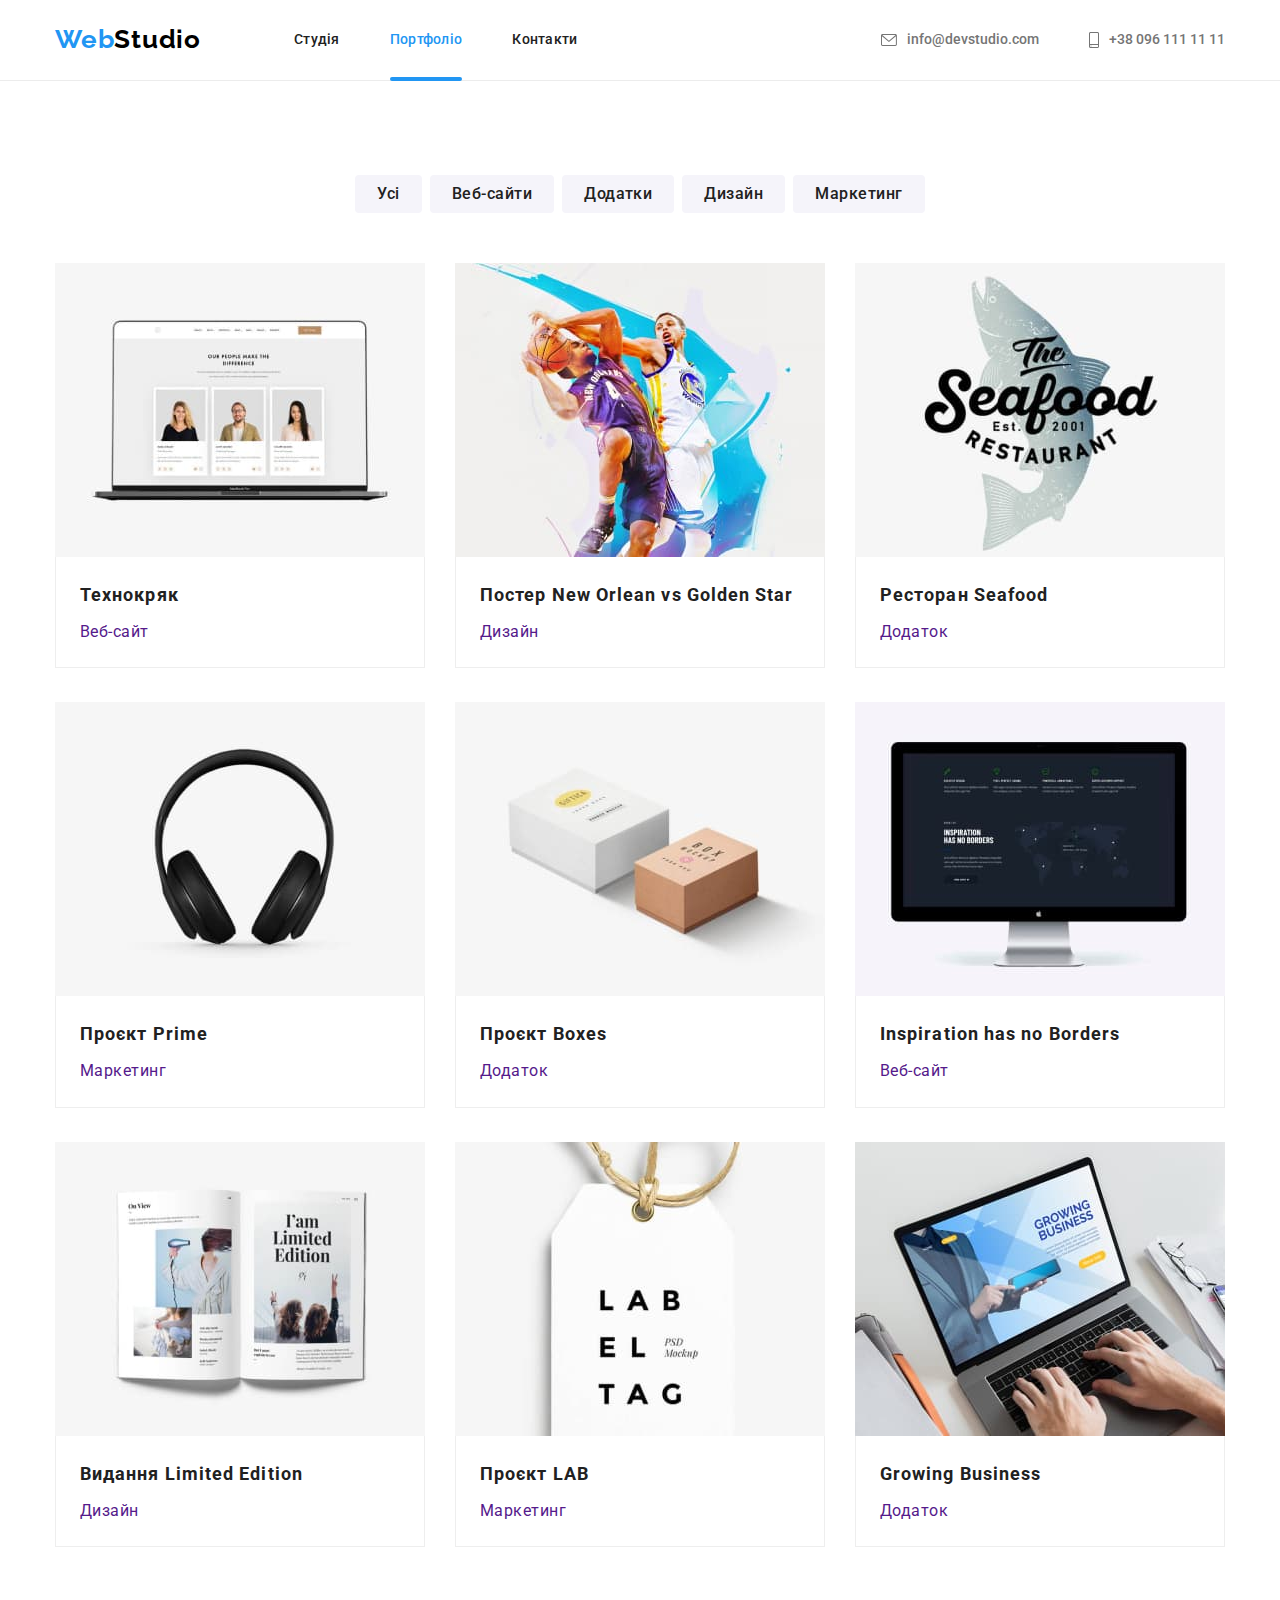
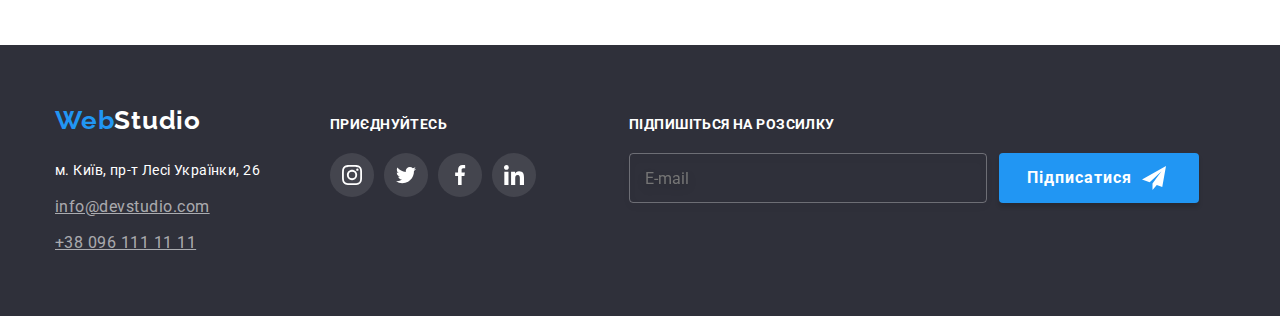
==== commit 6e361298: "HW 07 finish" ====
--- a/portfolio.html
+++ b/portfolio.html
@@ -8,7 +8,7 @@
     <link href="https://fonts.googleapis.com/css2?family=Raleway:wght@700&family=Roboto:wght@400;500;700;900&display=swap" rel="stylesheet">
     <link rel="stylesheet" href="https://cdnjs.cloudflare.com/ajax/libs/modern-normalize/1.0.0/modern-normalize.min.css">
     <link rel="stylesheet" href="./css/main.min.css">
-    <link rel="stylesheet" href="./css/styles.css">
+    <!-- <link rel="stylesheet" href="./css/styles.css"> -->
 </head>
 <body >
     <header class="header">
@@ -78,6 +78,7 @@
                 <a class="all-projects__link" href="">
                   <div class="overlay-box">
               <img src="./images/orleans.jpg" alt="basketball" width="370">
+              
               <div class="overlay">
                   <p class="overlay__text">Ресурс пропонує комплексні пропозиції з різним рівнем функціоналу та сервісів. Все це дозволить відвідувачу отримати вичерпні відомості про компанію чи приватну особу.</p>
               </div>
--- a/css/main.min.css
+++ b/css/main.min.css
@@ -1 +1 @@
-:root{--main-color-text: #212121;--secondary-text-color:#757575;--black: #000000;--accent-color: #2196F3;--accent-hero-color: #188CE8;--white: #FFFFFF;--secondery-fone: #F5F4FA;--fone-footer: #2F303A;--secondary-text-footer: rgba(255, 255, 255, 0.6);--icons-color: #AFB1B8}.visually-hidden{position:absolute;width:1px;height:1px;margin:-1px;border:0;padding:0;white-space:nowrap;clip-path:inset(100%);clip:rect(0 0 0 0);overflow:hidden}h1,h2,h3,p{margin-top:0;margin-bottom:0}ul{margin-top:0;margin-bottom:0;padding-left:0}img{display:block}.list{list-style:none}.container{width:1200px;margin:0 auto;padding:0 15px}.body{background-color:var(--white);color:var(--main-color-text);font-family:Roboto,sans-serif}.section{padding-top:94px;padding-bottom:94px}.section-title{color:var(--main-color-text);font-weight:700;font-size:36px;line-height:1.17;letter-spacing:.03em;text-align:center}.description{color:var(--secondary-text-color)}.button{cursor:pointer;border:0}.projects__button{font-weight:500;font-size:16px;line-height:1.63;letter-spacing:.03em;color:var(--main-color-text);background-color:var(--secondery-fone);border-radius:4px;padding:6px 22px;height:38px;transition:color 250ms cubic-bezier(0.4, 0, 0.2, 1),background-color 250ms cubic-bezier(0.4, 0, 0.2, 1),box-shadow 250ms cubic-bezier(0.4, 0, 0.2, 1)}.projects__button:hover,.projects__button:focus{color:var(--white);background-color:var(--accent-color);box-shadow:0px 4px 4px rgba(0,0,0,.15)}.hero__main-button{text-align:center}.hero-button{background-color:var(--accent-color);color:var(--white);font-weight:700;font-size:16px;line-height:1.88;letter-spacing:.06em;padding:10px 32px;box-shadow:0px 4px 4px rgba(0,0,0,.15);border-radius:4px;transition:background-color 250ms cubic-bezier(0.4, 0, 0.2, 1)}.hero-button:hover,.hero-button:focus{background-color:var(--accent-hero-color)}.form-footer__button{font-weight:700;font-size:16px;line-height:1.88;letter-spacing:.06em;width:200px;height:50px;display:flex;align-items:center;text-align:center;padding-left:28px;color:var(--white);background:var(--accent-color);box-shadow:0px 4px 4px rgba(0,0,0,.15);border-radius:4px;transition:background-color 250ms cubic-bezier(0.4, 0, 0.2, 1)}.form-footer__button:hover,.form-footer__button:focus{background-color:var(--accent-hero-color)}.modal__button-close{position:absolute;display:flex;justify-content:center;align-items:center;cursor:pointer;top:8px;right:8px;width:30px;height:30px;background:var(--white);border-radius:50%;border:1px solid rgba(0,0,0,.1)}.modal__button-close:focus .modal__icon-close,.modal__button-close:focus .modal__icon-close{fill:var(--accent-color)}.modal-button{width:200px;height:50px;font-weight:700;font-size:16px;line-height:1.88;display:block;align-items:center;text-align:center;letter-spacing:.06em;margin:0 auto;color:var(--white);background-color:var(--accent-color);box-shadow:0px 4px 4px rgba(0,0,0,.15);border-radius:4px;transition:background-color 250ms cubic-bezier(0.4, 0, 0.2, 1)}.modal-button:focus,.modal-button:hover{background-color:var(--accent-hero-color)}.logo{color:var(--accent-color);font-family:Raleway,sans-serif;font-weight:700;font-size:26px;line-height:1.19;letter-spacing:.03em;text-decoration:none}.header-logo{margin-right:93px;padding-top:24px;padding-bottom:25px}.logo--accent-footer{color:var(--white)}.logo--accent-header{color:var(--black)}.social-box{padding-left:32px;padding-right:32px}.social-networks{display:flex;flex-wrap:wrap;justify-content:space-between}.social-link{display:flex;justify-content:center;align-items:center;width:44px;height:44px;color:var(--icons-color);background-color:var(--white);border-radius:50%;transition:color 250ms cubic-bezier(0.4, 0, 0.2, 1),background-color 250ms cubic-bezier(0.4, 0, 0.2, 1)}.social-link:hover,.social-link:focus{background-color:var(--accent-color);color:var(--white)}.social-link__icon{fill:currentColor}.social-footer{margin-left:70px;margin-right:93px}.soc-net-footer{display:flex;gap:10px}.soc-net-footer__link{background-color:rgba(255,255,255,.1);transition:background-color 250ms cubic-bezier(0.4, 0, 0.2, 1)}.soc-net-footer__link :hover,.soc-net-footer__link :focus{background-color:var(--accent-color)}.soc-net-footer__icon-footer{fill:var(--white)}.footer-title{color:var(--white);font-weight:700;font-size:14px;line-height:1.14;letter-spacing:.03em;margin-bottom:20px;text-transform:uppercase}.header{border-bottom:1px solid #ececec}.header__container{display:flex;flex-wrap:wrap}.header__nav{display:flex}.page-nav{display:flex;align-items:center}.page-nav__item:not(:last-child){margin-right:50px}.page-nav__link{font-weight:500;font-size:14px;line-height:1.14;color:var(--main-color-text);display:block;letter-spacing:.02em;text-decoration:none;padding:32px 0;position:relative;transition:color 250ms cubic-bezier(0.4, 0, 0.2, 1)}.page-nav .page-nav__link:hover,.page-nav .page-nav__link:focus{color:var(--accent-color)}.page-nav .page-nav__link.current::after{content:"";display:block;width:100%;height:4px;border-radius:2px;background-color:var(--accent-color);position:absolute;left:0;bottom:-1px}.page-nav__link.current::after{content:"";display:block;width:100%;height:4px;border-radius:2px;background-color:var(--accent-color);position:absolute;left:0;bottom:-1px}.page-nav__link.current{color:var(--accent-color)}.contact{display:flex;align-items:center;margin-left:auto}.contact__item:not(:last-child){margin-right:50px}.contact__link{font-weight:500;font-size:14px;line-height:1.14;padding:32px 0;display:flex;color:var(--secondary-text-color);text-decoration:none;align-items:center;transition:color 250ms cubic-bezier(0.4, 0, 0.2, 1)}.contact__link:hover,.contact__link:focus{color:var(--accent-color)}.contact-nav-icons{fill:currentColor;margin-right:10px}.hero{padding-top:200px;padding-bottom:280px;max-width:1600px;height:600px;margin:0 auto;background-image:linear-gradient(to right, rgba(47, 48, 58, 0.4), rgba(47, 48, 58, 0.4)),url(../images/hero.jpg);background-color:#c4c4c4;background-repeat:no-repeat;background-position:center;background-size:cover}.hero__title{color:var(--white);font-weight:900;font-size:44px;line-height:1.36;text-align:center;text-transform:uppercase;letter-spacing:.06em;margin-bottom:40px;max-width:696px;display:block;margin-left:auto;margin-right:auto}.footer-section{background-color:var(--fone-footer);padding-bottom:60px;padding-top:60px}.footer-section__container{display:flex;align-items:baseline}.address{font-style:normal;margin-top:20px}.footer-contact{line-height:1.71;letter-spacing:.03em;margin-top:20px}.footer-contact__item:not(:last-child){margin-bottom:9px}.footer-contact__address{color:var(--white);font-size:14px;line-height:1.71;letter-spacing:.03em;text-decoration:none;transition:color 250ms cubic-bezier(0.4, 0, 0.2, 1)}.footer-contact__address:hover,.footer-contact__address:focus{color:var(--accent-color)}.white-accent{color:var(--white)}.footer-contact__link.white-accent{color:var(--secondary-text-footer);transition:color 250ms cubic-bezier(0.4, 0, 0.2, 1)}.footer-contact__link.white-accent:hover,.footer-contact__link.white-accent:focus{color:var(--accent-color)}.form-footer{display:flex}.form-footer__input{width:358px;height:50px;margin-right:12px;padding-left:15px;color:var(--white);background-color:rgba(0,0,0,0);border:1px solid rgba(255,255,255,.3);filter:drop-shadow(0px 4px 4px rgba(0, 0, 0, 0.15));border-radius:4px;box-sizing:border-box}.form-footer .form-footer__icon{margin-left:10px}.footer-title-form{margin-bottom:20px}.priorities{display:flex;gap:30px}.priorities__item{width:270px}.priorities__icons{display:flex;justify-content:center;align-items:center;height:120px;background:#f5f4fa;border-radius:4px;margin-bottom:30px}.priorities__title{font-weight:700;font-size:14px;line-height:1.14;letter-spacing:.03em;margin-bottom:10px}.priorities .description{font-weight:400;font-size:14px;line-height:1.71;letter-spacing:.03em}.services-section{padding-top:0}.services-section__title{margin-bottom:50px}.services{display:flex}.services__item{margin-right:30px;position:relative}.services__elements{width:100%;height:70px;background-color:rgba(47,48,58,.8);padding:27px 0;position:absolute;bottom:0}.services__description{font-weight:700;font-size:14px;line-height:1.14;text-align:center;letter-spacing:.03em;text-transform:uppercase;color:var(--white)}.team-section{background-color:var(--secondery-fone)}.team-section__title{margin-bottom:50px}.team{display:flex;flex-wrap:wrap;gap:30px}.team__item{box-shadow:0px 1px 3px rgba(0,0,0,.12),0px 1px 1px rgba(0,0,0,.14),0px 2px 1px rgba(0,0,0,.2);border-radius:0px 0px 4px 4px;flex-basis:calc((100% - 90px)/4)}.name-box{padding:30px 0;background-color:var(--white)}.name-box__team-title{font-weight:500;line-height:1.19;letter-spacing:.03em;text-align:center;margin-bottom:10px}.name-box__team-description{line-height:1.19;letter-spacing:.03em;text-align:center;margin-bottom:30px}.name-box--description{color:var(--secondary-text-color)}.section__title-customers{margin-bottom:50px}.customers{display:flex;flex-wrap:wrap;justify-content:space-between}.customers__link{display:flex;justify-content:center;align-items:center;width:170px;height:92px;color:var(--icons-color);border:1px solid var(--icons-color);border-radius:4px;transition:color 250ms cubic-bezier(0.4, 0, 0.2, 1),background-color 250ms cubic-bezier(0.4, 0, 0.2, 1),outline 250ms cubic-bezier(0.4, 0, 0.2, 1)}.customers__link:hover,.customers__link:focus{border-color:var(--accent-color);color:var(--accent-color);outline:rgba(0,0,0,0)}.customers__icon{fill:currentColor}.projects{display:flex;justify-content:center;gap:8px;margin-bottom:50px}.all-projects{display:flex;flex-wrap:wrap;gap:30px}.all-projects__iteam{flex-basis:calc((100% - 60px)/3)}.all-projects__link{display:inline-block;text-decoration:none;outline:rgba(0,0,0,0);transition:box-shadow 250ms cubic-bezier(0.4, 0, 0.2, 1),background-color 250ms cubic-bezier(0.4, 0, 0.2, 1),outline 250ms cubic-bezier(0.4, 0, 0.2, 1);position:relative;overflow:hidden}.all-projects__link:focus,.all-projects__link:hover{box-shadow:0px 1px 1px rgba(0,0,0,.12),0px 4px 4px rgba(0,0,0,.06),1px 4px 6px rgba(0,0,0,.16)}.all-projects__link:hover .overlay{transform:translateY(0)}.projects-subtitles{padding:20px 24px;border-bottom:1px solid #eee;border-left:1px solid #eee;border-right:1px solid #eee}.projects-subtitles__title{font-weight:700;font-size:18px;line-height:2;letter-spacing:.06em;color:var(--main-color-text);margin-bottom:4px}.projects-subtitles__description{line-height:1.88;letter-spacing:.03em}.overlay-box{overflow:hidden;position:relative}.overlay{position:absolute;width:100%;height:294px;left:0;top:0;background-color:rgba(33,150,243,.9);padding:63px 24px;transform:translateY(100%);transition:transform 250ms linear}.overlay__text{font-size:18px;line-height:1.55;letter-spacing:.03em;color:var(--white)}.all-projects__link:hover .overlay,.all-projects__link:focus .overlay{transform:translateY(0)}.backdrop{position:fixed;top:0;left:0;width:100%;height:100%;background-color:rgba(0,0,0,.2);opacity:1;transition:opacity 250ms cubic-bezier(0.4, 0, 0.2, 1)}.backdrop.is-hidden{opacity:0;pointer-events:none;visibility:hidden}.backdrop.is-hidden .modal{transform:translate(-50%, -50%) scale(0.5)}.modal{position:absolute;top:50%;left:50%;transform:translate(-50%, -50%) scale(1);width:528px;padding:40px;background-color:var(--white);box-shadow:0px 1px 3px rgba(0,0,0,.12),0px 1px 1px rgba(0,0,0,.14),0px 2px 1px rgba(0,0,0,.2);border-radius:4px;transition:transform 250ms cubic-bezier(0.4, 0, 0.2, 1),opacity 250ms cubic-bezier(0.4, 0, 0.2, 1),visibility 250ms cubic-bezier(0.4, 0, 0.2, 1),pointer-events 250ms cubic-bezier(0.4, 0, 0.2, 1)}.modal__icon-close{fill:var(--black);transition:fill 250ms cubic-bezier(0.4, 0, 0.2, 1),opacity 250ms cubic-bezier(0.4, 0, 0.2, 1),visibility 250ms cubic-bezier(0.4, 0, 0.2, 1),pointer-events 250ms cubic-bezier(0.4, 0, 0.2, 1)}.modal-form__action{color:var(--main-color-text);font-weight:700;font-size:20px;line-height:1.15;text-align:center;letter-spacing:.03em;margin-bottom:12px}.form-box{width:448px;display:flex;flex-direction:column;margin-bottom:20px}.modal-label{font-weight:400;font-size:12px;line-height:1.17;letter-spacing:.01em;color:var(--secondary-text-color);margin-bottom:4px}.input-wrapper{position:relative;padding-top:15px}.modal-input{width:100%;height:40px;padding-left:40px;margin-bottom:10px;margin-top:4px;border:1px solid rgba(33,33,33,.2);border-radius:4px;transition:border 250ms cubic-bezier(0.4, 0, 0.2, 1)}.modal-input:focus{border:1px solid #2196f3;outline:none}.modal-input:focus+.modal-input__icon{fill:var(--accent-color)}.modal-input__icon{position:absolute;display:block;width:18px;height:18px;top:13px;left:15px;fill:var(--main-color-text)}.modal-message{width:448px;height:120px;resize:none;padding:12px 16px;border:1px solid rgba(33,33,33,.2);border-radius:4px;transition:border 250ms cubic-bezier(0.4, 0, 0.2, 1)}.modal-message:focus{border:1px solid #2196f3;outline:none}.checkbox{margin-bottom:30px}.checkbox__input{margin-bottom:30px}.checkbox__input:checked+label .contract-label__focus{border-color:rgba(0,0,0,0);background-color:var(--accent-color)}.contract-label{display:flex;justify-content:center;align-self:center;font-size:14px;letter-spacing:.03em;color:var(--secondary-text-color)}.contract-label__focus{display:inline-flex;justify-content:center;align-items:center;width:16px;height:15px;border:2px solid #212121;border-radius:4px;margin-right:7px}.contract-label__icon{width:15px;height:15px}.contract-label__accent{color:var(--accent-color)}/*# sourceMappingURL=main.min.css.map */+:root{--main-color-text: #212121;--secondary-text-color:#757575;--black: #000000;--accent-color: #2196F3;--accent-hero-color: #188CE8;--white: #FFFFFF;--secondery-fone: #F5F4FA;--fone-footer: #2F303A;--secondary-text-footer: rgba(255, 255, 255, 0.6);--icons-color: #AFB1B8}.visually-hidden{position:absolute;width:1px;height:1px;margin:-1px;border:0;padding:0;white-space:nowrap;clip-path:inset(100%);clip:rect(0 0 0 0);overflow:hidden}h1,h2,h3,p{margin-top:0;margin-bottom:0}ul{margin-top:0;margin-bottom:0;padding-left:0}img{display:block}.list{list-style:none}.container{width:1200px;margin:0 auto;padding:0 15px}body{background-color:var(--white);color:var(--main-color-text);font-family:Roboto,sans-serif}.section{padding-top:94px;padding-bottom:94px}.section-title{color:var(--main-color-text);font-weight:700;font-size:36px;line-height:1.17;letter-spacing:.03em;text-align:center}.description{color:var(--secondary-text-color)}.button{cursor:pointer;border:0}.projects__button{font-weight:500;font-size:16px;line-height:1.63;letter-spacing:.03em;color:var(--main-color-text);background-color:var(--secondery-fone);border-radius:4px;padding:6px 22px;height:38px;transition:color 250ms cubic-bezier(0.4, 0, 0.2, 1),background-color 250ms cubic-bezier(0.4, 0, 0.2, 1),box-shadow 250ms cubic-bezier(0.4, 0, 0.2, 1)}.projects__button:hover,.projects__button:focus{color:var(--white);background-color:var(--accent-color);box-shadow:0px 4px 4px rgba(0,0,0,.15)}.hero__main-button{text-align:center}.hero-button{background-color:var(--accent-color);color:var(--white);font-weight:700;font-size:16px;line-height:1.88;letter-spacing:.06em;padding:10px 32px;box-shadow:0px 4px 4px rgba(0,0,0,.15);border-radius:4px;transition:background-color 250ms cubic-bezier(0.4, 0, 0.2, 1)}.hero-button:hover,.hero-button:focus{background-color:var(--accent-hero-color)}.form-footer__button{font-weight:700;font-size:16px;line-height:1.88;letter-spacing:.06em;width:200px;height:50px;display:flex;align-items:center;text-align:center;padding-left:28px;color:var(--white);background:var(--accent-color);box-shadow:0px 4px 4px rgba(0,0,0,.15);border-radius:4px;transition:background-color 250ms cubic-bezier(0.4, 0, 0.2, 1)}.form-footer__button:hover,.form-footer__button:focus{background-color:var(--accent-hero-color)}.modal__button-close{position:absolute;display:flex;justify-content:center;align-items:center;cursor:pointer;top:8px;right:8px;width:30px;height:30px;background:var(--white);border-radius:50%;border:1px solid rgba(0,0,0,.1)}.modal__button-close:focus .modal__icon-close,.modal__button-close:focus .modal__icon-close{fill:var(--accent-color)}.modal-button{width:200px;height:50px;font-weight:700;font-size:16px;line-height:1.88;display:block;align-items:center;text-align:center;letter-spacing:.06em;margin:0 auto;color:var(--white);background-color:var(--accent-color);box-shadow:0px 4px 4px rgba(0,0,0,.15);border-radius:4px;transition:background-color 250ms cubic-bezier(0.4, 0, 0.2, 1)}.modal-button:focus,.modal-button:hover{background-color:var(--accent-hero-color)}.logo{color:var(--accent-color);font-family:Raleway,sans-serif;font-weight:700;font-size:26px;line-height:1.19;letter-spacing:.03em;text-decoration:none}.header-logo{margin-right:93px;padding-top:24px;padding-bottom:25px}.logo--accent-footer{color:var(--white)}.logo--accent-header{color:var(--black)}.social-box{padding-left:32px;padding-right:32px}.social-networks{display:flex;flex-wrap:wrap;justify-content:space-between}.social-link{display:flex;justify-content:center;align-items:center;width:44px;height:44px;color:var(--icons-color);background-color:var(--white);border-radius:50%;transition:color 250ms cubic-bezier(0.4, 0, 0.2, 1),background-color 250ms cubic-bezier(0.4, 0, 0.2, 1)}.social-link:hover,.social-link:focus{background-color:var(--accent-color);color:var(--white)}.social-link__icon{fill:currentColor}.social-footer{margin-left:70px;margin-right:93px}.soc-net-footer{display:flex;gap:10px}.soc-net-footer__link{background-color:rgba(255,255,255,.1);transition:background-color 250ms cubic-bezier(0.4, 0, 0.2, 1)}.soc-net-footer__link :hover,.soc-net-footer__link :focus{background-color:var(--accent-color)}.soc-net-footer__icon-footer{fill:var(--white)}.footer-title{color:var(--white);font-weight:700;font-size:14px;line-height:1.14;letter-spacing:.03em;margin-bottom:20px;text-transform:uppercase}.header{border-bottom:1px solid #ececec}.header__container{display:flex;flex-wrap:wrap}.header__nav{display:flex}.page-nav{display:flex;align-items:center}.page-nav__item:not(:last-child){margin-right:50px}.page-nav__link{font-weight:500;font-size:14px;line-height:1.14;color:var(--main-color-text);display:block;letter-spacing:.02em;text-decoration:none;padding:32px 0;position:relative;transition:color 250ms cubic-bezier(0.4, 0, 0.2, 1)}.page-nav .page-nav__link:hover,.page-nav .page-nav__link:focus{color:var(--accent-color)}.page-nav .page-nav__link.current::after{content:"";display:block;width:100%;height:4px;border-radius:2px;background-color:var(--accent-color);position:absolute;left:0;bottom:-1px}.page-nav__link.current::after{content:"";display:block;width:100%;height:4px;border-radius:2px;background-color:var(--accent-color);position:absolute;left:0;bottom:-1px}.page-nav__link.current{color:var(--accent-color)}.contact{display:flex;align-items:center;margin-left:auto}.contact__item:not(:last-child){margin-right:50px}.contact__link{font-weight:500;font-size:14px;line-height:1.14;padding:32px 0;display:flex;color:var(--secondary-text-color);text-decoration:none;align-items:center;transition:color 250ms cubic-bezier(0.4, 0, 0.2, 1)}.contact__link:hover,.contact__link:focus{color:var(--accent-color)}.contact-nav-icons{fill:currentColor;margin-right:10px}.hero{padding-top:200px;padding-bottom:280px;max-width:1600px;height:600px;margin:0 auto;background-image:linear-gradient(to right, rgba(47, 48, 58, 0.4), rgba(47, 48, 58, 0.4)),url(../images/hero.jpg);background-color:#c4c4c4;background-repeat:no-repeat;background-position:center;background-size:cover}.hero__title{color:var(--white);font-weight:900;font-size:44px;line-height:1.36;text-align:center;text-transform:uppercase;letter-spacing:.06em;margin-bottom:40px;max-width:696px;display:block;margin-left:auto;margin-right:auto}.footer-section{background-color:var(--fone-footer);padding-bottom:60px;padding-top:60px}.footer-section__container{display:flex;align-items:baseline}.address{font-style:normal;margin-top:20px}.footer-contact{line-height:1.71;letter-spacing:.03em;margin-top:20px}.footer-contact__item:not(:last-child){margin-bottom:9px}.footer-contact__address{color:var(--white);font-size:14px;line-height:1.71;letter-spacing:.03em;text-decoration:none;transition:color 250ms cubic-bezier(0.4, 0, 0.2, 1)}.footer-contact__address:hover,.footer-contact__address:focus{color:var(--accent-color)}.white-accent{color:var(--white)}.footer-contact__link.white-accent{color:var(--secondary-text-footer);transition:color 250ms cubic-bezier(0.4, 0, 0.2, 1)}.footer-contact__link.white-accent:hover,.footer-contact__link.white-accent:focus{color:var(--accent-color)}.form-footer{display:flex}.form-footer__input{width:358px;height:50px;margin-right:12px;padding-left:15px;color:var(--white);background-color:rgba(0,0,0,0);border:1px solid rgba(255,255,255,.3);filter:drop-shadow(0px 4px 4px rgba(0, 0, 0, 0.15));border-radius:4px;box-sizing:border-box}.form-footer .form-footer__icon{margin-left:10px}.footer-title-form{margin-bottom:20px}.priorities{display:flex;gap:30px}.priorities__item{width:270px}.priorities__icons{display:flex;justify-content:center;align-items:center;height:120px;background:#f5f4fa;border-radius:4px;margin-bottom:30px}.priorities__title{font-weight:700;font-size:14px;line-height:1.14;letter-spacing:.03em;margin-bottom:10px}.priorities .description{font-weight:400;font-size:14px;line-height:1.71;letter-spacing:.03em}.services-section{padding-top:0}.services-section__title{margin-bottom:50px}.services{display:flex}.services__item{margin-right:30px;position:relative}.services__elements{width:100%;height:70px;background-color:rgba(47,48,58,.8);padding:27px 0;position:absolute;bottom:0}.services__description{font-weight:700;font-size:14px;line-height:1.14;text-align:center;letter-spacing:.03em;text-transform:uppercase;color:var(--white)}.team-section{background-color:var(--secondery-fone)}.team-section__title{margin-bottom:50px}.team{display:flex;flex-wrap:wrap;gap:30px}.team__item{box-shadow:0px 1px 3px rgba(0,0,0,.12),0px 1px 1px rgba(0,0,0,.14),0px 2px 1px rgba(0,0,0,.2);border-radius:0px 0px 4px 4px;flex-basis:calc((100% - 90px)/4)}.name-box{padding:30px 0;background-color:var(--white)}.name-box__team-title{font-weight:500;line-height:1.19;letter-spacing:.03em;text-align:center;margin-bottom:10px}.name-box__team-description{line-height:1.19;letter-spacing:.03em;text-align:center;margin-bottom:30px}.name-box--description{color:var(--secondary-text-color)}.section__title-customers{margin-bottom:50px}.customers{display:flex;flex-wrap:wrap;justify-content:space-between}.customers__link{display:flex;justify-content:center;align-items:center;width:170px;height:92px;color:var(--icons-color);border:1px solid var(--icons-color);border-radius:4px;transition:color 250ms cubic-bezier(0.4, 0, 0.2, 1),background-color 250ms cubic-bezier(0.4, 0, 0.2, 1),outline 250ms cubic-bezier(0.4, 0, 0.2, 1)}.customers__link:hover,.customers__link:focus{border-color:var(--accent-color);color:var(--accent-color);outline:rgba(0,0,0,0)}.customers__icon{fill:currentColor}.projects{display:flex;justify-content:center;gap:8px;margin-bottom:50px}.all-projects{display:flex;flex-wrap:wrap;gap:30px}.all-projects__iteam{flex-basis:calc((100% - 60px)/3)}.all-projects__link{display:inline-block;text-decoration:none;outline:rgba(0,0,0,0);transition:box-shadow 250ms cubic-bezier(0.4, 0, 0.2, 1),background-color 250ms cubic-bezier(0.4, 0, 0.2, 1),outline 250ms cubic-bezier(0.4, 0, 0.2, 1);position:relative;overflow:hidden}.all-projects__link:focus,.all-projects__link:hover{box-shadow:0px 1px 1px rgba(0,0,0,.12),0px 4px 4px rgba(0,0,0,.06),1px 4px 6px rgba(0,0,0,.16)}.all-projects__link:hover .overlay{transform:translateY(0)}.projects-subtitles{padding:20px 24px;border-bottom:1px solid #eee;border-left:1px solid #eee;border-right:1px solid #eee}.projects-subtitles__title{font-weight:700;font-size:18px;line-height:2;letter-spacing:.06em;color:var(--main-color-text);margin-bottom:4px}.projects-subtitles__description{line-height:1.88;letter-spacing:.03em}.overlay-box{overflow:hidden;position:relative}.overlay{position:absolute;width:100%;height:294px;left:0;top:0;background-color:rgba(33,150,243,.9);padding:63px 24px;transform:translateY(100%);transition:transform 250ms linear}.overlay__text{font-size:18px;line-height:1.55;letter-spacing:.03em;color:var(--white)}.all-projects__link:hover .overlay,.all-projects__link:focus .overlay{transform:translateY(0)}.backdrop{position:fixed;top:0;left:0;width:100%;height:100%;background-color:rgba(0,0,0,.2);opacity:1;transition:opacity 250ms cubic-bezier(0.4, 0, 0.2, 1)}.backdrop.is-hidden{opacity:0;pointer-events:none;visibility:hidden}.backdrop.is-hidden .modal{transform:translate(-50%, -50%) scale(0.5)}.modal{position:absolute;top:50%;left:50%;transform:translate(-50%, -50%) scale(1);width:528px;padding:40px;background-color:var(--white);box-shadow:0px 1px 3px rgba(0,0,0,.12),0px 1px 1px rgba(0,0,0,.14),0px 2px 1px rgba(0,0,0,.2);border-radius:4px;transition:transform 250ms cubic-bezier(0.4, 0, 0.2, 1),opacity 250ms cubic-bezier(0.4, 0, 0.2, 1),visibility 250ms cubic-bezier(0.4, 0, 0.2, 1),pointer-events 250ms cubic-bezier(0.4, 0, 0.2, 1)}.modal__icon-close{fill:var(--black);transition:fill 250ms cubic-bezier(0.4, 0, 0.2, 1),opacity 250ms cubic-bezier(0.4, 0, 0.2, 1),visibility 250ms cubic-bezier(0.4, 0, 0.2, 1),pointer-events 250ms cubic-bezier(0.4, 0, 0.2, 1)}.modal-form__action{color:var(--main-color-text);font-weight:700;font-size:20px;line-height:1.15;text-align:center;letter-spacing:.03em;margin-bottom:12px}.form-box{width:448px;display:flex;flex-direction:column;margin-bottom:20px}.modal-label{font-weight:400;font-size:12px;line-height:1.17;letter-spacing:.01em;color:var(--secondary-text-color);margin-bottom:4px}.input-wrapper{position:relative;padding-top:15px}.modal-input{width:100%;height:40px;padding-left:40px;margin-bottom:10px;margin-top:4px;border:1px solid rgba(33,33,33,.2);border-radius:4px;transition:border 250ms cubic-bezier(0.4, 0, 0.2, 1)}.modal-input:focus{border:1px solid #2196f3;outline:none}.modal-input:focus+.modal-input__icon{fill:var(--accent-color)}.modal-input__icon{position:absolute;display:block;width:18px;height:18px;top:13px;left:15px;fill:var(--main-color-text)}.modal-message{width:448px;height:120px;resize:none;padding:12px 16px;border:1px solid rgba(33,33,33,.2);border-radius:4px;transition:border 250ms cubic-bezier(0.4, 0, 0.2, 1)}.modal-message:focus{border:1px solid #2196f3;outline:none}.checkbox{margin-bottom:30px}.checkbox__input{margin-bottom:30px}.checkbox__input:checked+label .contract-label__focus{border-color:rgba(0,0,0,0);background-color:var(--accent-color)}.contract-label{display:flex;justify-content:center;align-self:center;font-size:14px;letter-spacing:.03em;color:var(--secondary-text-color)}.contract-label__focus{display:inline-flex;justify-content:center;align-items:center;width:16px;height:15px;border:2px solid #212121;border-radius:4px;margin-right:7px}.contract-label__icon{width:15px;height:15px}.contract-label__accent{color:var(--accent-color)}/*# sourceMappingURL=main.min.css.map */